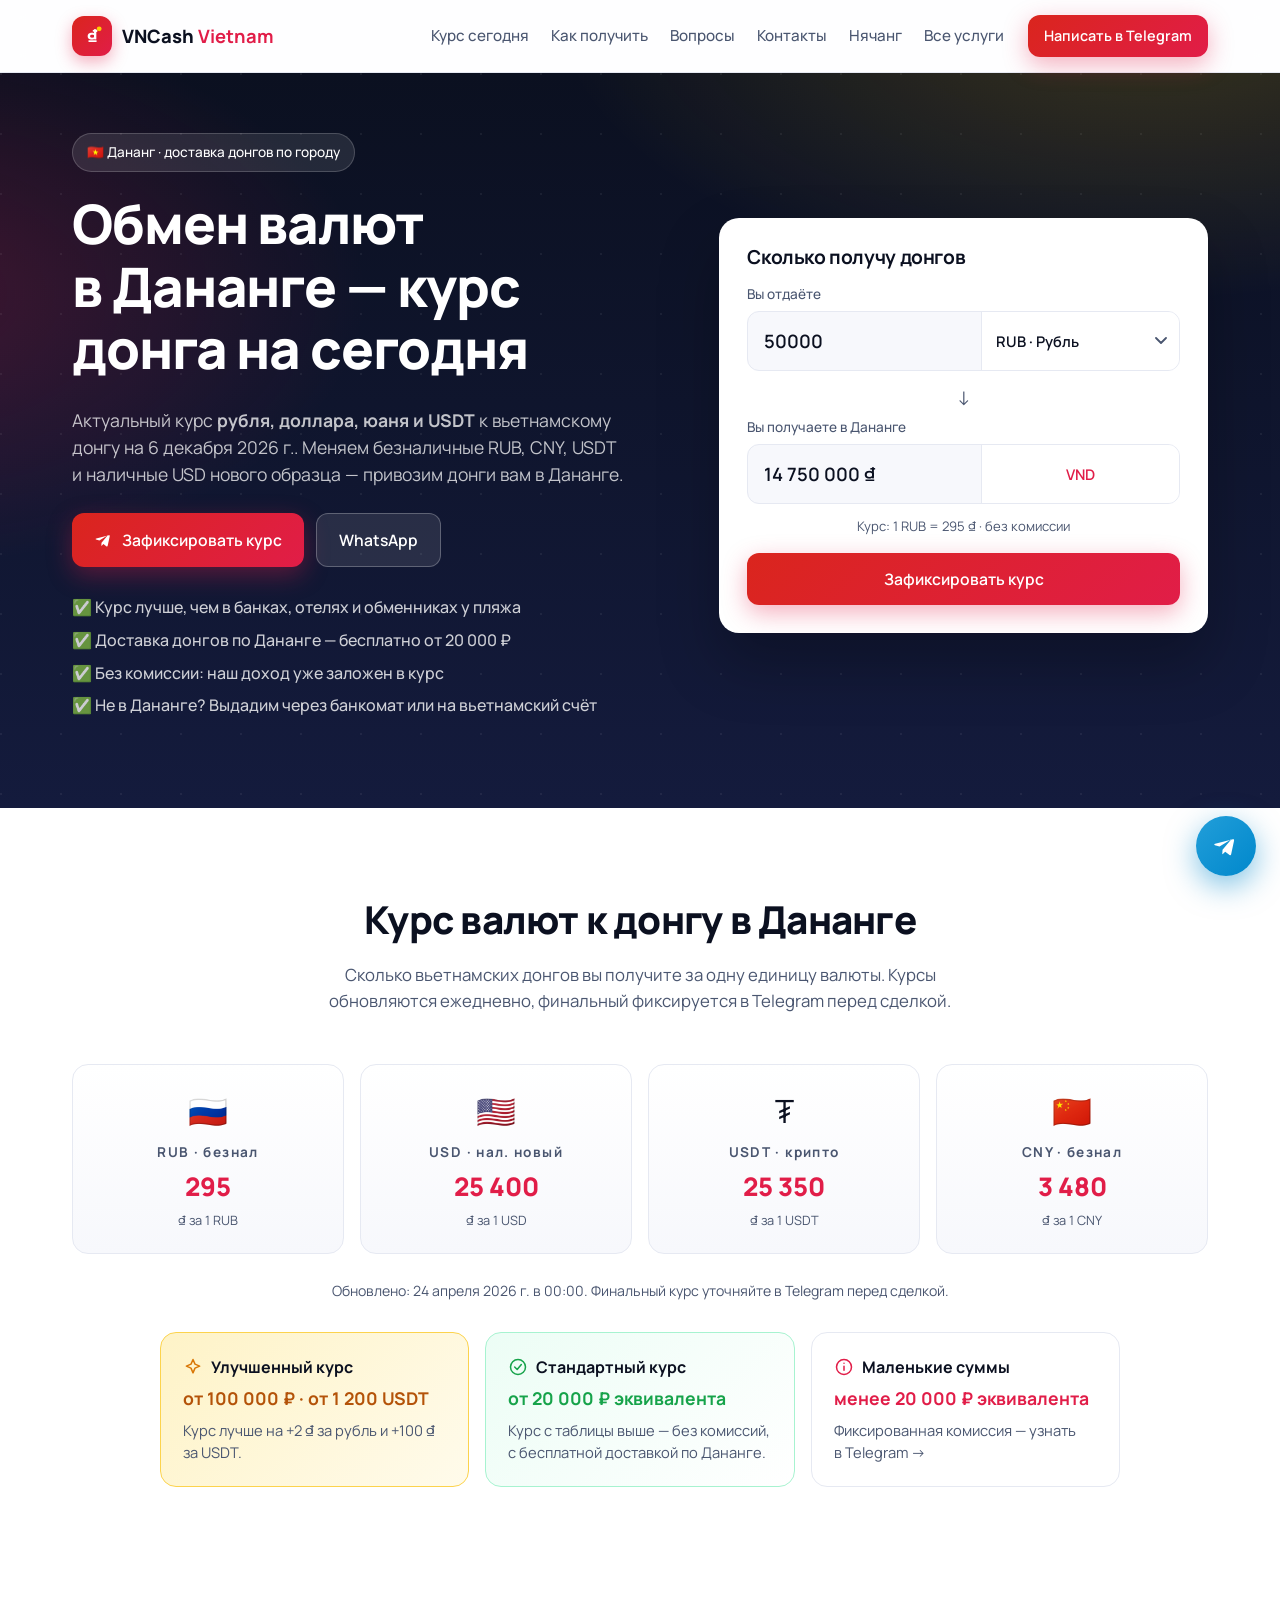
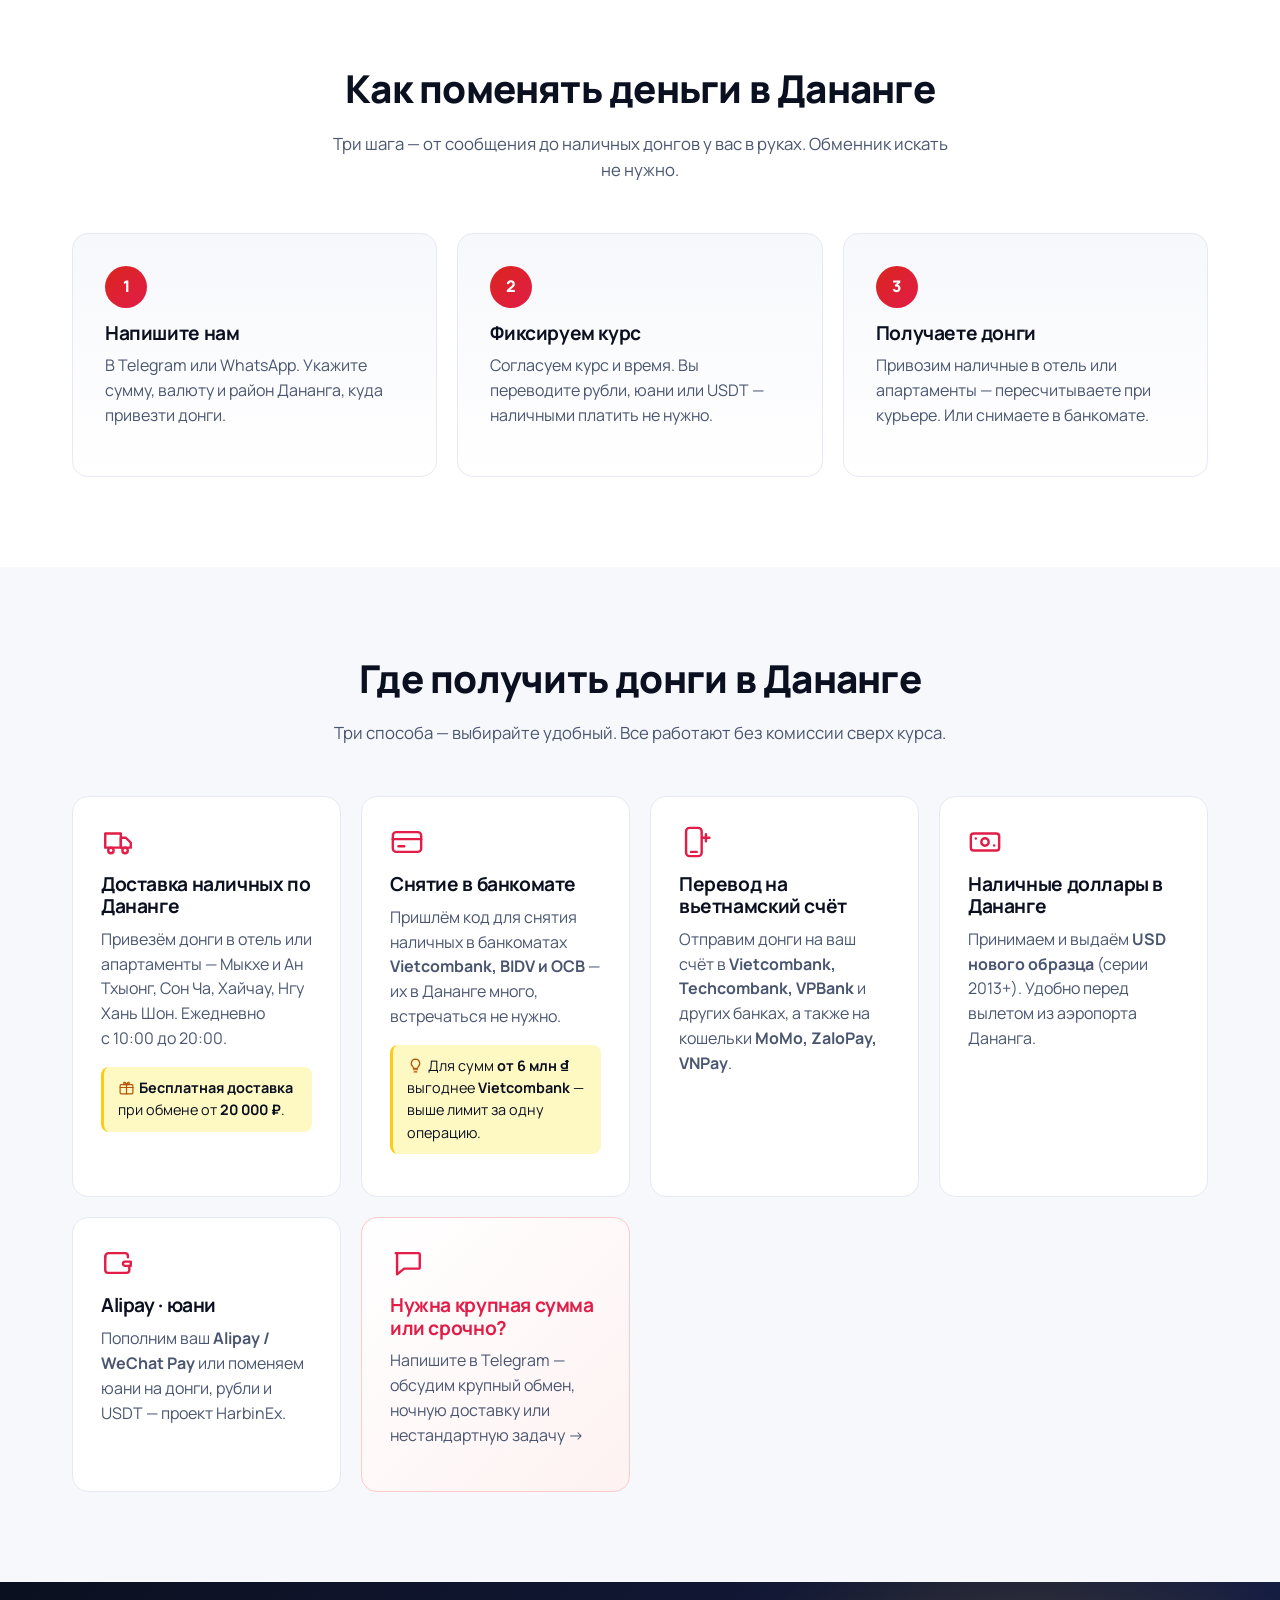
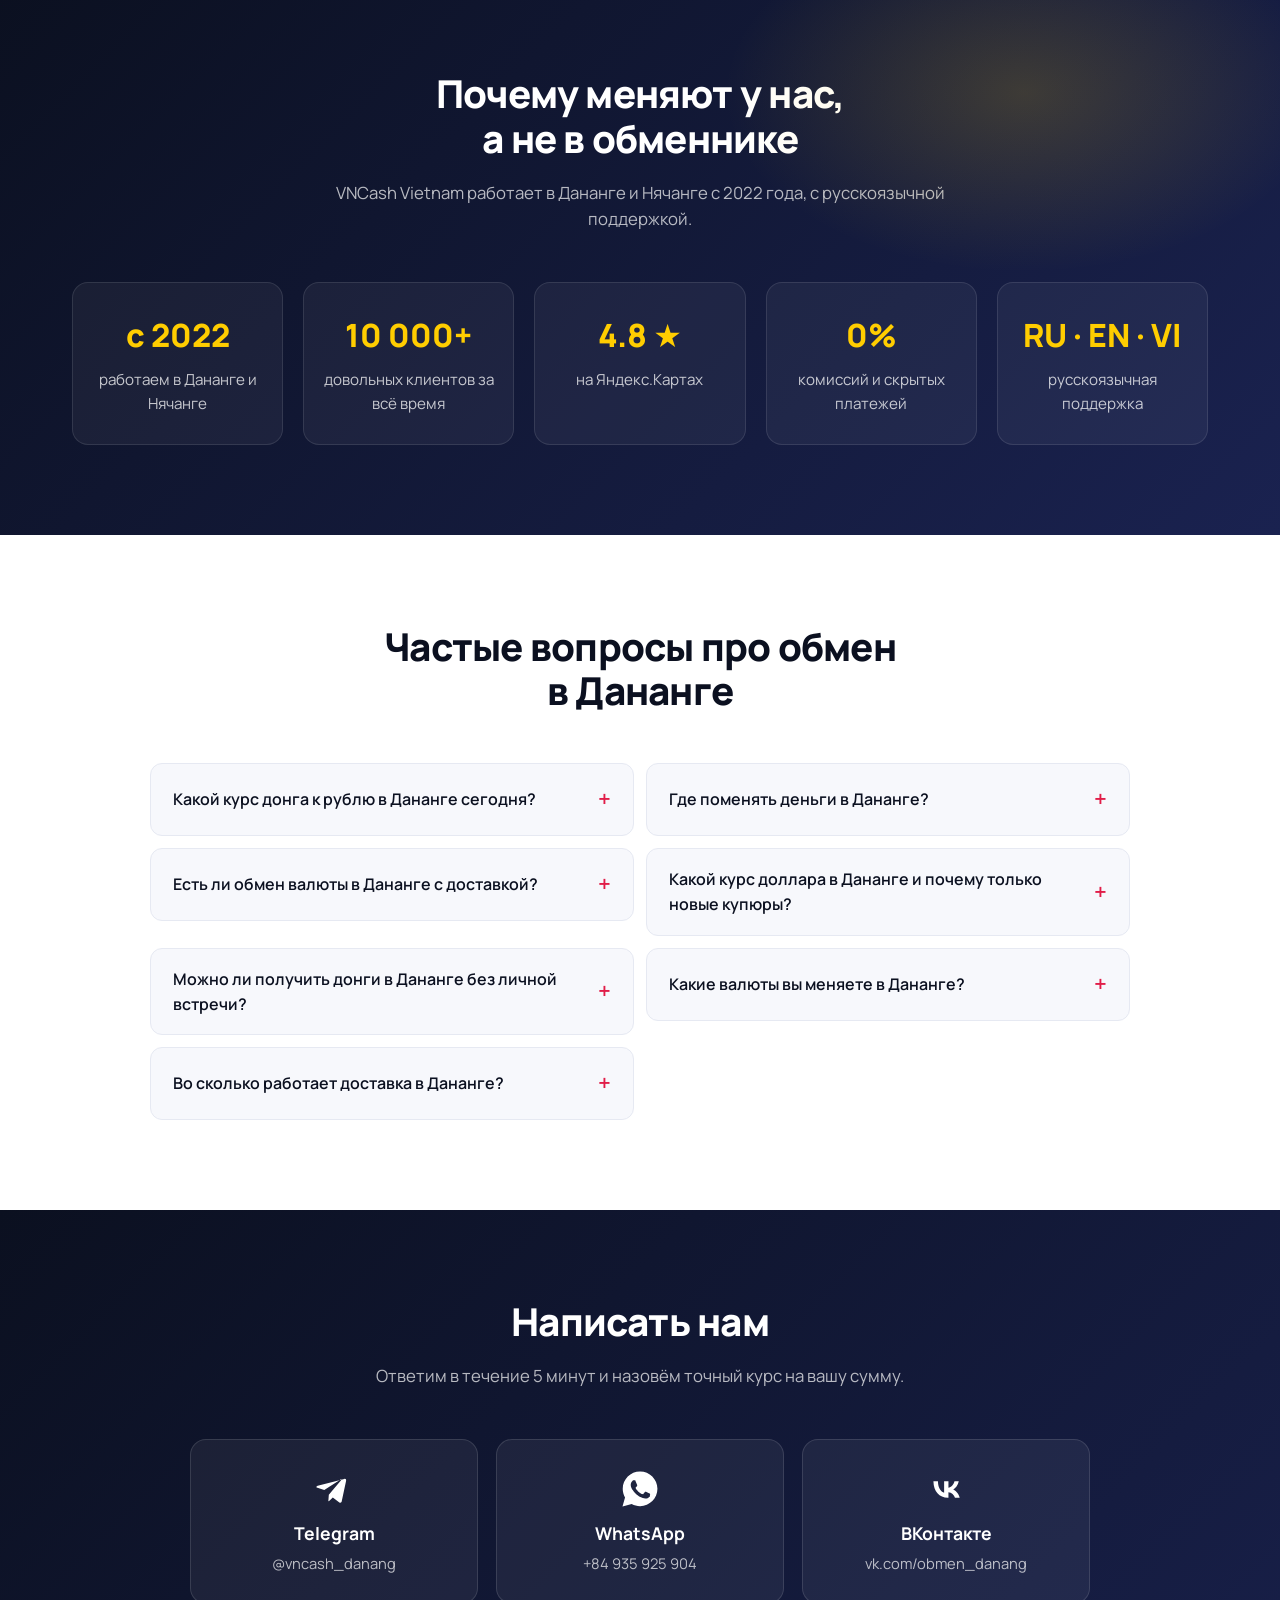
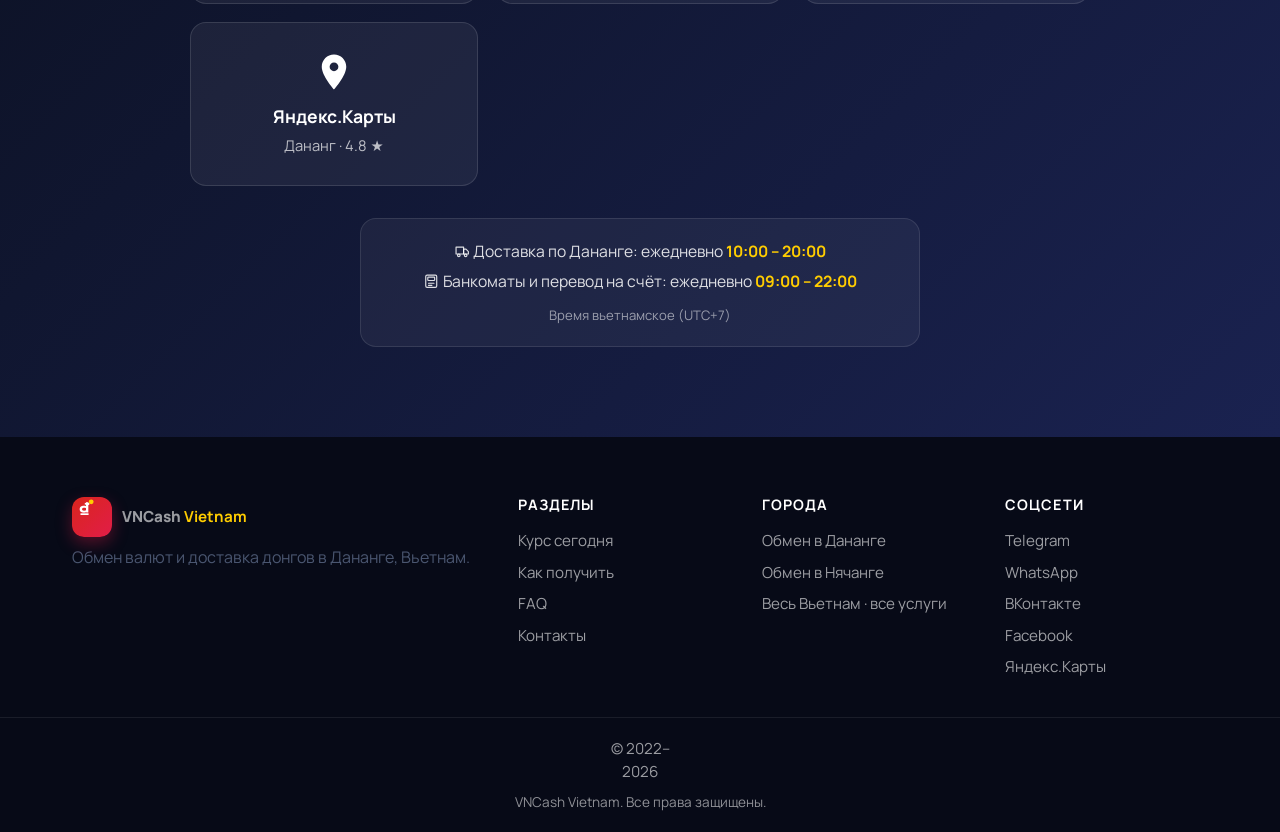
==== danang/index.html @ f050ab94 "Add city landing pages for Nha Trang and Da Nang Yandex.Webmaster shows ~300 impressions/mo on "курс" ====
<!DOCTYPE html>
<html lang="ru">
<head>
<meta charset="UTF-8" />
<meta name="viewport" content="width=device-width, initial-scale=1.0" />

<!-- Yandex.Metrika counter -->
<script type="text/javascript">
   (function(m,e,t,r,i,k,a){m[i]=m[i]||function(){(m[i].a=m[i].a||[]).push(arguments)};
   m[i].l=1*new Date();
   for (var j = 0; j < document.scripts.length; j++) {if (document.scripts[j].src === r) { return; }}
   k=e.createElement(t),a=e.getElementsByTagName(t)[0],k.async=1,k.src=r,a.parentNode.insertBefore(k,a)})
   (window, document, "script", "https://mc.yandex.ru/metrika/tag.js", "ym");

   ym(110939868, "init", {
        clickmap:true,
        trackLinks:true,
        accurateTrackBounce:true,
        webvisor:true
   });
</script>
<noscript><div><img src="https://mc.yandex.ru/watch/110939868" style="position:absolute; left:-9999px;" alt="" /></div></noscript>
<!-- /Yandex.Metrika counter -->

<title>Обмен валют в Дананге — курс донга к рублю на сегодня | VNCash</title>
<meta name="description" content="Обмен рублей, долларов, юаней и USDT на вьетнамские донги в Дананге. Курс на сегодня, доставка наличных донгов по городу с 10:00 до 20:00, без комиссии." />
<meta name="robots" content="index, follow" />
<link rel="canonical" href="https://vncash.ru/danang/" />

<link rel="icon" type="image/svg+xml" href="/favicon.svg" />
<link rel="apple-touch-icon" href="/favicon.svg" />
<meta name="theme-color" content="#0b1020" />

<meta property="og:type" content="website" />
<meta property="og:url" content="https://vncash.ru/danang/" />
<meta property="og:title" content="Обмен валют в Дананге — курс донга на сегодня | VNCash" />
<meta property="og:description" content="Актуальный курс рубля, доллара, юаня и USDT к донгу. Доставка наличных донгов по Дананге 10:00–20:00." />
<meta property="og:image" content="https://vncash.ru/og-cover.svg" />
<meta property="og:image:width" content="1200" />
<meta property="og:image:height" content="630" />
<meta property="og:locale" content="ru_RU" />
<meta property="og:site_name" content="VNCash Vietnam" />

<meta name="twitter:card" content="summary_large_image" />
<meta name="twitter:title" content="Обмен валют в Дананге — курс донга на сегодня | VNCash" />
<meta name="twitter:description" content="Курс RUB, USD, CNY, USDT к донгу. Доставка наличных по Дананге." />
<meta name="twitter:image" content="https://vncash.ru/og-cover.svg" />

<script type="application/ld+json">
{
  "@context": "https://schema.org",
  "@graph": [
    {
      "@type": "BreadcrumbList",
      "@id": "https://vncash.ru/danang/#breadcrumbs",
      "itemListElement": [
        {"@type":"ListItem","position":1,"name":"Обмен валют во Вьетнаме","item":"https://vncash.ru/"},
        {"@type":"ListItem","position":2,"name":"Дананг","item":"https://vncash.ru/danang/"}
      ]
    },
    {
      "@type": "WebPage",
      "@id": "https://vncash.ru/danang/#webpage",
      "url": "https://vncash.ru/danang/",
      "name": "Обмен валют в Дананге — курс донга к рублю на сегодня",
      "inLanguage": "ru",
      "isPartOf": {"@id": "https://vncash.ru/#site"},
      "breadcrumb": {"@id": "https://vncash.ru/danang/#breadcrumbs"},
      "about": {"@id": "https://vncash.ru/danang/#business"}
    },
    {
      "@type": "FAQPage",
      "@id": "https://vncash.ru/danang/#faq",
      "mainEntity": [
        {"@type":"Question","name":"Какой курс донга к рублю в Дананге сегодня?","acceptedAnswer":{"@type":"Answer","text":"Актуальный курс показан в таблице выше — он обновляется ежедневно из нашей рабочей таблицы курсов. Финальный курс фиксируется в Telegram непосредственно перед сделкой, чтобы вы получили ровно ту сумму донгов, о которой договорились."}},
        {"@type":"Question","name":"Где поменять деньги в Дананге?","acceptedAnswer":{"@type":"Answer","text":"Ехать в обменник не нужно: мы привозим наличные донги по Дананге — в отель, апартаменты или на встречу в удобном вам месте. Вы переводите рубли, юани или USDT безналично, курьер привозит донги и вы пересчитываете их при нём."}},
        {"@type":"Question","name":"Есть ли обмен валюты в Дананге с доставкой?","acceptedAnswer":{"@type":"Answer","text":"Да, доставка наличных донгов по Дананге — наш основной формат работы. Она бесплатная при обмене от 20 000 рублей в эквиваленте и работает ежедневно с 10:00 до 20:00."}},
        {"@type":"Question","name":"Какой курс доллара в Дананге и почему только новые купюры?","acceptedAnswer":{"@type":"Answer","text":"Курс доллара к донгу указан в таблице на этой странице. Наличные доллары принимаем только нового образца — серии 2013 и новее, без надрывов, пятен и надписей: вьетнамские банки старые купюры не принимают либо режут курс."}},
        {"@type":"Question","name":"Можно ли получить донги в Дананге без личной встречи?","acceptedAnswer":{"@type":"Answer","text":"Да. Мы переведём донги на ваш счёт во вьетнамском банке (Vietcombank, Techcombank, VPBank и другие) или пришлём код для снятия наличных в банкомате Vietcombank, BIDV либо OCB — их в Дананге много."}},
        {"@type":"Question","name":"Какие валюты вы меняете в Дананге?","acceptedAnswer":{"@type":"Answer","text":"Безналично принимаем рубли, юани и USDT (TRC20, ERC20, BEP20). Наличными — только доллары США нового образца. Выдаём донги наличными с доставкой, переводом на счёт или через банкомат."}},
        {"@type":"Question","name":"Во сколько работает доставка в Дананге?","acceptedAnswer":{"@type":"Answer","text":"Доставка по Дананге — ежедневно с 10:00 до 20:00. Выдача через банкоматы и переводы на вьетнамский счёт — с 09:00 до 22:00. Время вьетнамское, UTC+7. Работаем без выходных."}}
      ]
    },
    {
      "@type": "FinancialService",
      "@id": "https://vncash.ru/danang/#business",
      "name": "VNCash Vietnam — обмен валют в Дананге",
      "description": "Обмен рублей, юаней, USDT и наличных долларов на вьетнамские донги в Дананге. Доставка наличных донгов по городу, выдача через банкоматы и переводом на вьетнамский счёт.",
      "url": "https://vncash.ru/danang/",
      "logo": "https://vncash.ru/favicon.svg",
      "image": "https://vncash.ru/og-cover.svg",
      "telephone": "+84935925904",
      "priceRange": "$$",
      "currenciesAccepted": "RUB, USDT, CNY, USD, VND",
      "paymentAccepted": "Bank transfer, Cryptocurrency, Cash",
      "parentOrganization": {"@id": "https://vncash.ru/#org"},
      "areaServed": {"@type":"City","name":"Да Нанг"},
      "address": {
        "@type": "PostalAddress",
        "addressCountry": "VN",
        "addressLocality": "Da Nang"
      },
      "openingHoursSpecification": [
        {"@type":"OpeningHoursSpecification","dayOfWeek":["Monday","Tuesday","Wednesday","Thursday","Friday","Saturday","Sunday"],"opens":"10:00","closes":"20:00"}
      ],
      "hasMap": "https://yandex.com/maps/-/CTuGQIlv",
      "sameAs": [
        "https://t.me/vncash_danang",
        "https://wa.me/84935925904",
        "https://vk.com/obmen_danang",
        "https://www.facebook.com/obmendanang",
        "https://yandex.com/maps/-/CTuGQIlv"
      ]
    }
  ]
}
</script>

<link rel="preconnect" href="https://fonts.googleapis.com">
<link rel="preconnect" href="https://fonts.gstatic.com" crossorigin>
<link href="https://fonts.googleapis.com/css2?family=Manrope:wght@400;500;600;700;800&display=swap" rel="stylesheet">
<link rel="stylesheet" href="/styles.css" />
</head>
<body>

<header class="header">
  <div class="container header__inner">
    <a href="/" class="logo">
      <span class="logo__mark" aria-hidden="true">
        <svg viewBox="0 0 40 40" width="24" height="24">
          <text x="20" y="30" font-family="Manrope, Arial, sans-serif" font-size="28" font-weight="800" fill="#fff" text-anchor="middle">₫</text>
          <circle cx="32" cy="8" r="4" fill="#ffcd00"/>
        </svg>
      </span>
      <span class="logo__text">VNCash <em>Vietnam</em></span>
    </a>
    <nav class="nav" id="nav">
      <a href="#rates">Курс сегодня</a>
      <a href="#how">Как получить</a>
      <a href="#faq">Вопросы</a>
      <a href="#contacts">Контакты</a>
      <a href="/nhatrang/">Нячанг</a>
      <a href="/">Все услуги</a>
      <a href="https://t.me/vncash_danang" target="_blank" rel="noopener" class="btn btn--primary nav__cta">Написать в Telegram</a>
    </nav>
    <a href="https://t.me/vncash_danang" target="_blank" rel="noopener" class="btn btn--primary btn--sm header__cta">Написать в Telegram</a>
    <button class="burger" aria-label="Меню" aria-expanded="false">
      <span></span><span></span><span></span>
    </button>
  </div>
</header>

<section class="hero">
  <div class="container hero__grid">
    <div class="hero__content">
      <div class="badge">🇻🇳 Дананг · доставка донгов по городу</div>
      <h1>Обмен валют в&nbsp;Дананге — курс донга на&nbsp;сегодня</h1>
      <p class="hero__lead">
        Актуальный курс <b>рубля, доллара, юаня и&nbsp;USDT</b> к&nbsp;вьетнамскому донгу
        на&nbsp;<span id="today">сегодня</span>. Меняем безналичные RUB, CNY, USDT
        и&nbsp;наличные USD нового&nbsp;образца — привозим донги вам в&nbsp;Дананге.
      </p>
      <div class="hero__cta">
        <a href="https://t.me/vncash_danang" target="_blank" rel="noopener" class="btn btn--primary">
          <svg width="20" height="20" viewBox="0 0 24 24" fill="currentColor"><path d="M9.04 15.3 8.77 19c.38 0 .55-.16.75-.36l1.8-1.72 3.74 2.73c.69.38 1.18.18 1.36-.64l2.47-11.6c.24-1.03-.37-1.43-1.04-1.18L2.7 10.1c-1 .39-.98.95-.17 1.2l3.92 1.22 9.1-5.74c.43-.28.82-.12.5.16L9.04 15.3z"/></svg>
          Зафиксировать курс
        </a>
        <a href="https://wa.me/84935925904" target="_blank" rel="noopener" class="btn btn--ghost">WhatsApp</a>
      </div>
      <ul class="hero__points">
        <li>✅ Курс лучше, чем в банках, отелях и обменниках у пляжа</li>
        <li>✅ Доставка донгов по Дананге — бесплатно от 20 000 ₽</li>
        <li>✅ Без комиссии: наш доход уже заложен в курс</li>
        <li>✅ Не в Дананге? Выдадим через банкомат или на вьетнамский счёт</li>
      </ul>
    </div>

    <div class="hero__card">
      <h3>Сколько получу донгов</h3>
      <div class="calc">
        <div class="calc__row">
          <label for="amountFrom">Вы отдаёте</label>
          <div class="calc__field">
            <input type="number" id="amountFrom" name="amountFrom" value="50000" min="0" aria-label="Сумма к обмену" />
            <label for="currencyFrom" class="visually-hidden">Валюта</label>
            <select id="currencyFrom" name="currencyFrom" aria-label="Выбор валюты">
              <option value="RUB">RUB · Рубль</option>
              <option value="CNY">CNY · Юань</option>
              <option value="USDT">USDT · Tether</option>
              <option value="USD">USD · Доллар</option>
            </select>
          </div>
        </div>
        <div class="calc__arrow" aria-hidden="true">↓</div>
        <div class="calc__row">
          <label for="amountTo">Вы получаете в Дананге</label>
          <div class="calc__field">
            <input type="text" id="amountTo" name="amountTo" value="" readonly aria-label="Сумма к получению в донгах" />
            <div class="calc__static">VND</div>
          </div>
        </div>
        <p class="calc__note" id="calcRate"></p>
        <a href="https://t.me/vncash_danang" target="_blank" rel="noopener" class="btn btn--primary btn--block">Зафиксировать курс</a>
      </div>
    </div>
  </div>
</section>

<section id="rates" class="section rates">
  <div class="container">
    <div class="section__head">
      <h2>Курс валют к&nbsp;донгу в&nbsp;Дананге</h2>
      <p>Сколько вьетнамских донгов вы получите за&nbsp;одну единицу валюты. Курсы обновляются ежедневно, финальный фиксируется в&nbsp;Telegram перед сделкой.</p>
    </div>
    <div class="rates__grid">
      <div class="rate"><div class="rate__flag">🇷🇺</div><div class="rate__code">RUB · безнал</div><div class="rate__val" data-code="RUB">—</div><div class="rate__unit">₫ за 1 RUB</div></div>
      <div class="rate"><div class="rate__flag">🇺🇸</div><div class="rate__code">USD · нал. новый</div><div class="rate__val" data-code="USD">—</div><div class="rate__unit">₫ за 1 USD</div></div>
      <div class="rate"><div class="rate__flag">₮</div><div class="rate__code">USDT · крипто</div><div class="rate__val" data-code="USDT">—</div><div class="rate__unit">₫ за 1 USDT</div></div>
      <div class="rate"><div class="rate__flag">🇨🇳</div><div class="rate__code">CNY · безнал</div><div class="rate__val" data-code="CNY">—</div><div class="rate__unit">₫ за 1 CNY</div></div>
    </div>
    <p class="rates__updated" id="ratesUpdated"></p>
    <div class="rates__tiers">
      <div class="tier tier--vip">
        <div class="tier__title"><svg class="tier__ico" viewBox="0 0 24 24" fill="none" stroke="currentColor" stroke-width="1.8" stroke-linecap="round" stroke-linejoin="round" aria-hidden="true"><path d="M12 3l2.4 5.6L20 11l-5.6 2.4L12 19l-2.4-5.6L4 11l5.6-2.4z"/></svg>Улучшенный курс</div>
        <div class="tier__amount">от 100 000 ₽ · от 1 200 USDT</div>
        <div class="tier__desc">Курс лучше на&nbsp;+2 ₫ за&nbsp;рубль и&nbsp;+100 ₫ за&nbsp;USDT.</div>
      </div>
      <div class="tier tier--best">
        <div class="tier__title"><svg class="tier__ico" viewBox="0 0 24 24" fill="none" stroke="currentColor" stroke-width="1.8" stroke-linecap="round" stroke-linejoin="round" aria-hidden="true"><circle cx="12" cy="12" r="9"/><path d="M8 12l3 3 5-6"/></svg>Стандартный курс</div>
        <div class="tier__amount">от 20 000 ₽ эквивалента</div>
        <div class="tier__desc">Курс с таблицы выше — без комиссий, с бесплатной доставкой по&nbsp;Дананге.</div>
      </div>
      <a href="https://t.me/vncash_danang" target="_blank" rel="noopener" class="tier tier--link">
        <div class="tier__title"><svg class="tier__ico" viewBox="0 0 24 24" fill="none" stroke="currentColor" stroke-width="1.8" stroke-linecap="round" stroke-linejoin="round" aria-hidden="true"><circle cx="12" cy="12" r="9"/><path d="M12 11v5M12 7.6v.01"/></svg>Маленькие суммы</div>
        <div class="tier__amount">менее 20 000 ₽ эквивалента</div>
        <div class="tier__desc">Фиксированная комиссия — узнать в&nbsp;Telegram →</div>
      </a>
    </div>
  </div>
</section>

<section id="how" class="section how">
  <div class="container">
    <div class="section__head">
      <h2>Как поменять деньги в&nbsp;Дананге</h2>
      <p>Три шага — от&nbsp;сообщения до&nbsp;наличных донгов у&nbsp;вас в&nbsp;руках. Обменник искать не&nbsp;нужно.</p>
    </div>
    <div class="how__grid">
      <div class="step">
        <div class="step__num">1</div>
        <h3>Напишите нам</h3>
        <p>В Telegram или WhatsApp. Укажите сумму, валюту и район Дананга, куда привезти донги.</p>
      </div>
      <div class="step">
        <div class="step__num">2</div>
        <h3>Фиксируем курс</h3>
        <p>Согласуем курс и время. Вы переводите рубли, юани или USDT — наличными платить не нужно.</p>
      </div>
      <div class="step">
        <div class="step__num">3</div>
        <h3>Получаете донги</h3>
        <p>Привозим наличные в отель или апартаменты — пересчитываете при курьере. Или снимаете в банкомате.</p>
      </div>
    </div>
  </div>
</section>

<section class="section services">
  <div class="container">
    <div class="section__head">
      <h2>Где получить донги в&nbsp;Дананге</h2>
      <p>Три способа — выбирайте удобный. Все работают без комиссии сверх курса.</p>
    </div>
    <div class="services__grid">
      <div class="service">
        <div class="service__ico"><svg viewBox="0 0 24 24" fill="none" stroke="currentColor" stroke-width="1.7" stroke-linecap="round" stroke-linejoin="round" aria-hidden="true"><path d="M3 6h11v10H3z"/><path d="M14 9h3.5l3.5 3.5V16h-7z"/><circle cx="7" cy="18" r="1.9"/><circle cx="17" cy="18" r="1.9"/></svg></div>
        <h3>Доставка наличных по Дананге</h3>
        <p>Привезём донги в отель или апартаменты — Мыкхе и Ан Тхыонг, Сон Ча, Хайчау, Нгу Хань Шон. Ежедневно с&nbsp;10:00 до&nbsp;20:00.</p>
        <p class="service__tip"><svg class="tip__ico" viewBox="0 0 24 24" fill="none" stroke="currentColor" stroke-width="1.7" stroke-linecap="round" stroke-linejoin="round" aria-hidden="true"><rect x="3" y="8" width="18" height="13" rx="1.5"/><path d="M3 12h18M12 8v13"/><path d="M12 8C10.5 4 8 4.2 8 6c0 1.5 2 2 4 2zM12 8c1.5-4 4-3.8 4-2 0 1.5-2 2-4 2z"/></svg> <b>Бесплатная доставка</b> при обмене от <b>20 000 ₽</b>.</p>
      </div>
      <div class="service">
        <div class="service__ico"><svg viewBox="0 0 24 24" fill="none" stroke="currentColor" stroke-width="1.7" stroke-linecap="round" stroke-linejoin="round" aria-hidden="true"><rect x="2" y="5" width="20" height="14" rx="2.5"/><path d="M2 10h20"/><path d="M6 15h4"/></svg></div>
        <h3>Снятие в банкомате</h3>
        <p>Пришлём код для снятия наличных в банкоматах <b>Vietcombank, BIDV и OCB</b> — их в Дананге много, встречаться не нужно.</p>
        <p class="service__tip"><svg class="tip__ico" viewBox="0 0 24 24" fill="none" stroke="currentColor" stroke-width="1.7" stroke-linecap="round" stroke-linejoin="round" aria-hidden="true"><path d="M9 18h6M10 21h4"/><path d="M12 3a6 6 0 0 0-3.8 10.6c.6.6.8 1 .8 2.4h6c0-1.4.2-1.8.8-2.4A6 6 0 0 0 12 3z"/></svg> Для сумм <b>от 6 млн&nbsp;₫</b> выгоднее <b>Vietcombank</b> — выше лимит за одну операцию.</p>
      </div>
      <div class="service">
        <div class="service__ico"><svg viewBox="0 0 24 24" fill="none" stroke="currentColor" stroke-width="1.7" stroke-linecap="round" stroke-linejoin="round" aria-hidden="true"><rect x="5" y="2" width="11" height="20" rx="2.5"/><path d="M8.5 19h4"/><path d="M19 6.5v5M21.5 9h-5"/></svg></div>
        <h3>Перевод на вьетнамский счёт</h3>
        <p>Отправим донги на ваш счёт в <b>Vietcombank, Techcombank, VPBank</b> и других банках, а также на кошельки <b>MoMo, ZaloPay, VNPay</b>.</p>
      </div>
      <div class="service">
        <div class="service__ico"><svg viewBox="0 0 24 24" fill="none" stroke="currentColor" stroke-width="1.7" stroke-linecap="round" stroke-linejoin="round" aria-hidden="true"><rect x="2" y="6" width="20" height="12" rx="2"/><circle cx="12" cy="12" r="2.6"/><path d="M5.5 9.5h.01M18.5 14.5h.01"/></svg></div>
        <h3>Наличные доллары в Дананге</h3>
        <p>Принимаем и выдаём <b>USD нового образца</b> (серии 2013+). Удобно перед вылетом из аэропорта Дананга.</p>
      </div>
      <div class="service">
        <div class="service__ico"><svg viewBox="0 0 24 24" fill="none" stroke="currentColor" stroke-width="1.7" stroke-linecap="round" stroke-linejoin="round" aria-hidden="true"><path d="M3 7.5A2.5 2.5 0 0 1 5.5 5H17a2 2 0 0 1 2 2v1"/><path d="M3 7.5V17a2 2 0 0 0 2 2h13a2 2 0 0 0 2-2v-3"/><path d="M21 11h-4a1.5 1.5 0 0 0 0 3h4z"/></svg></div>
        <h3>Alipay · юани</h3>
        <p>Пополним ваш <b>Alipay / WeChat Pay</b> или поменяем юани на донги, рубли и USDT — проект <a href="https://harbinex.ru/" target="_blank" rel="noopener">HarbinEx</a>.</p>
      </div>
      <a href="https://t.me/vncash_danang" target="_blank" rel="noopener" class="service service--link">
        <div class="service__ico"><svg viewBox="0 0 24 24" fill="none" stroke="currentColor" stroke-width="1.7" stroke-linecap="round" stroke-linejoin="round" aria-hidden="true"><path d="M4 5h16a1 1 0 0 1 1 1v9a1 1 0 0 1-1 1H10l-5 4V6a1 1 0 0 1 1-1z"/></svg></div>
        <h3>Нужна крупная сумма или срочно?</h3>
        <p>Напишите в&nbsp;Telegram — обсудим крупный обмен, ночную доставку или нестандартную задачу →</p>
      </a>
    </div>
  </div>
</section>

<section class="section why">
  <div class="container">
    <div class="section__head">
      <h2>Почему меняют у&nbsp;нас, а&nbsp;не&nbsp;в&nbsp;обменнике</h2>
      <p>VNCash Vietnam работает в&nbsp;Дананге и&nbsp;Нячанге с&nbsp;2022 года, с&nbsp;русскоязычной поддержкой.</p>
    </div>
    <div class="why__grid">
      <div class="why__item"><b>с 2022</b><span>работаем в Дананге и Нячанге</span></div>
      <div class="why__item"><b>10 000+</b><span>довольных клиентов за всё время</span></div>
      <div class="why__item"><b>4.8 ★</b><span>на Яндекс.Картах</span></div>
      <div class="why__item"><b>0%</b><span>комиссий и скрытых платежей</span></div>
      <div class="why__item"><b>RU · EN · VI</b><span>русскоязычная поддержка</span></div>
    </div>
  </div>
</section>

<section id="faq" class="section faq">
  <div class="container">
    <div class="section__head">
      <h2>Частые вопросы про&nbsp;обмен в&nbsp;Дананге</h2>
    </div>
    <div class="faq__list">
      <details><summary>Какой курс донга к рублю в Дананге сегодня?</summary><p>Актуальный курс показан в таблице выше — он обновляется ежедневно из нашей рабочей таблицы курсов. Финальный курс фиксируется в Telegram непосредственно перед сделкой, чтобы вы получили ровно ту сумму донгов, о которой договорились.</p></details>
      <details><summary>Где поменять деньги в Дананге?</summary><p>Ехать в обменник не нужно: мы привозим наличные донги по Дананге — в отель, апартаменты или на встречу в удобном вам месте. Вы переводите рубли, юани или USDT безналично, курьер привозит донги и вы пересчитываете их при нём.</p></details>
      <details><summary>Есть ли обмен валюты в Дананге с доставкой?</summary><p>Да, доставка наличных донгов по Дананге — наш основной формат работы. Она <b>бесплатная при обмене от 20 000 рублей</b> в эквиваленте и работает ежедневно с 10:00 до 20:00.</p></details>
      <details><summary>Какой курс доллара в Дананге и почему только новые купюры?</summary><p>Курс доллара к донгу указан в таблице на этой странице. Наличные доллары принимаем только <b>нового образца</b> — серии 2013 и новее, без надрывов, пятен и надписей: вьетнамские банки старые купюры не принимают либо режут курс.</p></details>
      <details><summary>Можно ли получить донги в Дананге без личной встречи?</summary><p>Да. Мы переведём донги на ваш счёт во вьетнамском банке (Vietcombank, Techcombank, VPBank и другие) или пришлём код для снятия наличных в банкомате <b>Vietcombank, BIDV</b> либо <b>OCB</b> — их в Дананге много.</p></details>
      <details><summary>Какие валюты вы меняете в Дананге?</summary><p>Безналично принимаем <b>рубли, юани и USDT</b> (TRC20, ERC20, BEP20). Наличными — только <b>доллары США нового образца</b>. Выдаём донги наличными с доставкой, переводом на счёт или через банкомат.</p></details>
      <details><summary>Во сколько работает доставка в Дананге?</summary><p>Доставка по Дананге — ежедневно с <b>10:00 до 20:00</b>. Выдача через банкоматы и переводы на вьетнамский счёт — с <b>09:00 до 22:00</b>. Время вьетнамское, UTC+7. Работаем без выходных.</p></details>
    </div>
  </div>
</section>

<section id="contacts" class="section contacts">
  <div class="container">
    <div class="section__head">
      <h2>Написать нам</h2>
      <p>Ответим в течение 5 минут и назовём точный курс на&nbsp;вашу сумму.</p>
    </div>
    <div class="contacts__grid">
      <a href="https://t.me/vncash_danang" target="_blank" rel="noopener" class="contact contact--tg">
        <div class="contact__ico">
          <svg viewBox="0 0 24 24" fill="currentColor" aria-hidden="true"><path d="M9.04 15.3 8.77 19c.38 0 .55-.16.75-.36l1.8-1.72 3.74 2.73c.69.38 1.18.18 1.36-.64l2.47-11.6c.24-1.03-.37-1.43-1.04-1.18L2.7 10.1c-1 .39-.98.95-.17 1.2l3.92 1.22 9.1-5.74c.43-.28.82-.12.5.16L9.04 15.3z"/></svg>
        </div>
        <div class="contact__label">Telegram</div>
        <div class="contact__val">@vncash_danang</div>
      </a>
      <a href="https://wa.me/84935925904" target="_blank" rel="noopener" class="contact contact--wa">
        <div class="contact__ico">
          <svg viewBox="0 0 24 24" fill="currentColor" aria-hidden="true"><path d="M12.04 2C6.58 2 2.13 6.45 2.13 11.91c0 1.75.46 3.45 1.32 4.95L2 22l5.25-1.38c1.45.79 3.08 1.21 4.79 1.21h.01c5.46 0 9.91-4.45 9.91-9.91C21.96 6.45 17.5 2 12.04 2zm5.8 14.02c-.24.68-1.42 1.31-1.96 1.36-.5.05-.98.23-3.32-.7-2.8-1.1-4.6-3.96-4.74-4.15-.14-.19-1.13-1.5-1.13-2.86 0-1.36.71-2.03.97-2.31.24-.26.53-.32.71-.32.18 0 .36.002.51.01.16.007.38-.06.6.46.24.56.79 1.94.86 2.08.07.14.12.3.02.49-.09.19-.14.3-.28.47-.14.16-.29.36-.42.49-.14.14-.28.29-.12.56.16.28.72 1.18 1.54 1.92 1.06.94 1.95 1.24 2.23 1.38.28.14.44.12.6-.07.16-.19.69-.8.87-1.08.18-.28.36-.23.61-.14.24.09 1.55.73 1.81.87.28.14.46.21.53.32.07.12.07.68-.17 1.36z"/></svg>
        </div>
        <div class="contact__label">WhatsApp</div>
        <div class="contact__val">+84 935 925 904</div>
      </a>
      <a href="https://vk.com/obmen_danang" target="_blank" rel="noopener" class="contact contact--vk">
        <div class="contact__ico">
          <svg viewBox="0 0 24 24" fill="currentColor" aria-hidden="true"><path d="M13.16 17.04c-5.04 0-8.22-3.54-8.35-9.43h2.58c.09 4.32 2.04 6.15 3.54 6.53V7.61h2.47v3.72c1.44-.15 2.95-1.81 3.46-3.72h2.44c-.39 2.35-2 4-3.14 4.68 1.14.55 2.97 1.99 3.67 4.75h-2.69c-.55-1.72-1.93-3.06-3.74-3.24v3.24h-.24z"/></svg>
        </div>
        <div class="contact__label">ВКонтакте</div>
        <div class="contact__val">vk.com/obmen_danang</div>
      </a>
      <a href="https://yandex.com/maps/-/CTuGQIlv" target="_blank" rel="noopener" class="contact contact--map">
        <div class="contact__ico">
          <svg viewBox="0 0 24 24" fill="currentColor" aria-hidden="true"><path d="M12 2C8.13 2 5 5.13 5 9c0 5.25 7 13 7 13s7-7.75 7-13c0-3.87-3.13-7-7-7zm0 9.5A2.5 2.5 0 1 1 12 6.5a2.5 2.5 0 0 1 0 5z"/></svg>
        </div>
        <div class="contact__label">Яндекс.Карты</div>
        <div class="contact__val">Дананг · 4.8 ★</div>
      </a>
    </div>
    <div class="contacts__hours">
      <div class="hours__row"><svg class="ico-inline" viewBox="0 0 24 24" fill="none" stroke="currentColor" stroke-width="1.7" stroke-linecap="round" stroke-linejoin="round" aria-hidden="true"><path d="M3 6h11v10H3z"/><path d="M14 9h3.5l3.5 3.5V16h-7z"/><circle cx="7" cy="18" r="1.9"/><circle cx="17" cy="18" r="1.9"/></svg> Доставка по Дананге: ежедневно <b>10:00 – 20:00</b></div>
      <div class="hours__row"><svg class="ico-inline" viewBox="0 0 24 24" fill="none" stroke="currentColor" stroke-width="1.7" stroke-linecap="round" stroke-linejoin="round" aria-hidden="true"><rect x="4" y="3" width="16" height="18" rx="2"/><rect x="7" y="6" width="10" height="5" rx="1"/><path d="M8 15h8M8 18h5"/></svg> Банкоматы и перевод на счёт: ежедневно <b>09:00 – 22:00</b></div>
      <div class="hours__note">Время вьетнамское (UTC+7)</div>
    </div>
  </div>
</section>

<footer class="footer">
  <div class="container footer__inner">
    <div>
      <div class="logo logo--light">
        <span class="logo__mark" aria-hidden="true">
          <svg viewBox="0 0 40 40" width="24" height="24">
            <text x="20" y="30" font-family="Manrope, Arial, sans-serif" font-size="28" font-weight="800" fill="#fff" text-anchor="middle">₫</text>
            <circle cx="32" cy="8" r="4" fill="#ffcd00"/>
          </svg>
        </span>
        <span class="logo__text">VNCash <em>Vietnam</em></span>
      </div>
      <p>Обмен валют и&nbsp;доставка донгов в&nbsp;Дананге, Вьетнам.</p>
    </div>
    <div>
      <h4>Разделы</h4>
      <a href="#rates">Курс сегодня</a>
      <a href="#how">Как получить</a>
      <a href="#faq">FAQ</a>
      <a href="#contacts">Контакты</a>
    </div>
    <div>
      <h4>Города</h4>
      <a href="/danang/">Обмен в Дананге</a>
      <a href="/nhatrang/">Обмен в Нячанге</a>
      <a href="/">Весь Вьетнам · все услуги</a>
    </div>
    <div>
      <h4>Соцсети</h4>
      <a href="https://t.me/vncash_danang" target="_blank" rel="noopener">Telegram</a>
      <a href="https://wa.me/84935925904" target="_blank" rel="noopener">WhatsApp</a>
      <a href="https://vk.com/obmen_danang" target="_blank" rel="noopener">ВКонтакте</a>
      <a href="https://www.facebook.com/obmendanang" target="_blank" rel="noopener">Facebook</a>
      <a href="https://yandex.com/maps/-/CTuGQIlv" target="_blank" rel="noopener">Яндекс.Карты</a>
    </div>
  </div>
  <div class="footer__bottom">
    <span class="footer__years">© 2022&ndash;<span id="year"></span></span> VNCash Vietnam. Все права защищены.
  </div>
</footer>

<a href="https://t.me/vncash_danang" target="_blank" rel="noopener" class="fab" aria-label="Написать в Telegram">
  <svg width="28" height="28" viewBox="0 0 24 24" fill="currentColor"><path d="M9.04 15.3 8.77 19c.38 0 .55-.16.75-.36l1.8-1.72 3.74 2.73c.69.38 1.18.18 1.36-.64l2.47-11.6c.24-1.03-.37-1.43-1.04-1.18L2.7 10.1c-1 .39-.98.95-.17 1.2l3.92 1.22 9.1-5.74c.43-.28.82-.12.5.16L9.04 15.3z"/></svg>
</a>

<script src="/script.js"></script>
<script>
  (function () {
    var el = document.getElementById('today');
    if (!el) return;
    // Дата по вьетнамскому времени — курс актуален «на сегодня» именно там
    var d = new Date(Date.now() + (7 * 60 + new Date().getTimezoneOffset()) * 60000);
    el.textContent = d.toLocaleDateString('ru-RU', { day: 'numeric', month: 'long', year: 'numeric' });
  })();
</script>
</body>
</html>
---- styles.css ----
:root{
  --bg:#0b1020;
  --bg-soft:#111733;
  --card:#ffffff;
  --text:#0b1020;
  --muted:#4a5670;
  --border:#e6e9f2;
  --primary:#e11d48;
  --primary-dark:#be123c;
  --accent:#facc15;
  --green:#16a34a;
  --vn-red:#da251d;
  --vn-yellow:#ffcd00;
  --radius:16px;
  --shadow:0 10px 30px rgba(14,19,45,.08);
}

*{box-sizing:border-box}
html,body{margin:0;padding:0;max-width:100%}
.visually-hidden{position:absolute;width:1px;height:1px;padding:0;margin:-1px;overflow:hidden;clip:rect(0,0,0,0);white-space:nowrap;border:0}
body{
  overflow-x:clip; /* clip, не hidden — иначе ломается position:sticky у хедера в Chrome */
  font-family:'Manrope',system-ui,-apple-system,Segoe UI,Roboto,sans-serif;
  color:var(--text);
  background:#f7f8fc;
  line-height:1.55;
  -webkit-font-smoothing:antialiased;
}
a{color:inherit;text-decoration:none}

/* Видимый фокус для клавиатуры */
:focus-visible{outline:2px solid var(--primary);outline-offset:2px;border-radius:4px}
.btn:focus-visible{outline-offset:3px}
img{max-width:100%;display:block}
h1,h2,h3,h4{margin:0 0 .5em;line-height:1.15;letter-spacing:-.02em}
h1{font-size:clamp(2rem,4.5vw,3.4rem);font-weight:800}
h2{font-size:clamp(1.6rem,3vw,2.4rem);font-weight:800}
h3{font-size:1.2rem;font-weight:700}
p{margin:0 0 1em;color:var(--muted)}

.container{max-width:1180px;margin:0 auto;padding:0 22px}

/* Header */
.header{position:sticky;top:0;z-index:50;background:rgba(255,255,255,.85);backdrop-filter:blur(12px);border-bottom:1px solid var(--border)}
.header__inner{display:flex;align-items:center;gap:24px;height:72px}
.logo{display:flex;align-items:center;gap:10px;font-weight:800;font-size:1.15rem;color:var(--text)}
.logo__mark{width:40px;height:40px;border-radius:12px;background:linear-gradient(135deg,var(--vn-red),var(--primary));color:#fff;display:grid;place-items:center;box-shadow:0 6px 16px rgba(225,29,72,.35);overflow:hidden;position:relative}
.logo__mark svg{display:block}
.logo__text em{font-style:normal;color:var(--primary);font-weight:700}
.logo--light{color:#fff}
.logo--light .logo__text em{color:var(--vn-yellow)}
.nav{margin-left:auto;display:flex;gap:22px;flex-wrap:nowrap}
.nav a{white-space:nowrap}
.nav a{color:var(--muted);font-weight:500;font-size:.95rem;transition:color .2s}
.nav a:hover{color:var(--text)}
.burger{display:none;background:none;border:0;cursor:pointer;width:40px;height:40px;padding:0;position:relative;z-index:101}
.burger span{display:block;width:22px;height:2px;background:var(--text);margin:5px auto;border-radius:2px;transition:transform .25s, opacity .2s}
.nav--open .burger span{background:#fff}
.nav--open .burger span:nth-child(1){transform:translateY(7px) rotate(45deg)}
.nav--open .burger span:nth-child(2){opacity:0}
.nav--open .burger span:nth-child(3){transform:translateY(-7px) rotate(-45deg)}
.nav a.nav__cta{display:none}

/* Buttons */
.btn{display:inline-flex;align-items:center;gap:8px;padding:14px 22px;border-radius:12px;font-weight:600;font-size:.98rem;cursor:pointer;transition:transform .15s ease, box-shadow .2s, background .2s;border:0;white-space:nowrap}
.btn--primary{background:linear-gradient(135deg,var(--vn-red),var(--primary));color:#fff;box-shadow:0 8px 24px rgba(225,29,72,.35)}
.btn--primary:hover{transform:translateY(-2px);box-shadow:0 12px 28px rgba(225,29,72,.45)}
.btn--ghost{background:rgba(255,255,255,.1);color:#fff;border:1px solid rgba(255,255,255,.25)}
.btn--ghost:hover{background:rgba(255,255,255,.2)}
.btn--sm{padding:10px 16px;font-size:.9rem}
.btn--block{width:100%;justify-content:center}

/* Hero */
.hero{
  position:relative;
  padding:60px 0 90px;
  background:
    radial-gradient(1000px 500px at 90% -10%, rgba(250,204,21,.2), transparent 60%),
    radial-gradient(900px 500px at -10% 30%, rgba(225,29,72,.25), transparent 55%),
    linear-gradient(180deg,#0b1020 0%,#141b3d 100%);
  color:#fff;
  overflow:hidden;
}
.hero::after{
  content:"";position:absolute;inset:0;
  background-image:url("data:image/svg+xml;utf8,<svg xmlns='http://www.w3.org/2000/svg' width='60' height='60'><circle cx='1' cy='1' r='1' fill='white' opacity='.08'/></svg>");
  pointer-events:none;
}
.hero__grid{display:grid;grid-template-columns:1.1fr .9fr;gap:50px;align-items:center;position:relative;z-index:2}
.hero__grid>*{min-width:0}
.hero__content{min-width:0}
.hero h1{color:#fff}
.hero__lead{color:rgba(255,255,255,.75);font-size:1.1rem;max-width:560px}
.badge{display:inline-block;background:rgba(255,255,255,.1);border:1px solid rgba(255,255,255,.18);padding:8px 14px;border-radius:999px;font-size:.85rem;font-weight:500;margin-bottom:20px;color:#fff}
.hero__cta{display:flex;flex-wrap:wrap;gap:12px;margin:24px 0 28px}
.hero__points{list-style:none;padding:0;margin:0;display:grid;gap:8px}
.hero__points li{color:rgba(255,255,255,.8);font-weight:500}

/* Calculator card */
.hero__card{background:#fff;color:var(--text);border-radius:20px;padding:28px;box-shadow:0 30px 60px rgba(0,0,0,.25)}
.hero__card h3{margin-bottom:16px}
.calc__row{margin-bottom:12px}
.calc__row label{display:block;font-size:.85rem;color:var(--muted);margin-bottom:6px;font-weight:500}
.calc__field{display:flex;align-items:stretch;border:1px solid var(--border);border-radius:12px;overflow:hidden;background:#f7f8fc;transition:border-color .2s, box-shadow .2s}
.calc__field:focus-within{border-color:var(--primary);box-shadow:0 0 0 3px rgba(225,29,72,.15)}
.calc__field input{flex:1 1 auto;border:0;padding:16px;font-size:1.15rem;font-weight:600;background:transparent;outline:none;min-width:0;font-family:inherit;color:var(--text);width:100%}
.calc__field select, .calc__static{flex:0 0 46%;width:46%;background:#fff;border:0;border-left:1px solid var(--border);padding:0 14px;font-weight:600;cursor:pointer;font-family:inherit;font-size:.92rem;color:var(--text)}
.calc__field select{-webkit-appearance:none;appearance:none;text-overflow:ellipsis;background-image:url("data:image/svg+xml;utf8,<svg xmlns='http://www.w3.org/2000/svg' width='12' height='8' viewBox='0 0 12 8'><path d='M1 1l5 5 5-5' fill='none' stroke='%234a5670' stroke-width='1.8' stroke-linecap='round' stroke-linejoin='round'/></svg>");background-repeat:no-repeat;background-position:right 12px center;padding-right:30px}
.calc__static{display:flex;align-items:center;justify-content:center;color:var(--primary);cursor:default}
.calc__arrow{text-align:center;color:var(--muted);font-size:1.2rem;margin:4px 0}
.calc__note{font-size:.82rem;color:var(--muted);margin:10px 0 16px;text-align:center}

/* Sections */
.section{padding:90px 0}
.section__head{text-align:center;max-width:680px;margin:0 auto 50px}
.section__head p{font-size:1.05rem}

/* Rates */
.rates{background:#fff}
.rates__grid{display:grid;grid-template-columns:repeat(auto-fit,minmax(170px,1fr));gap:16px}
.rate{background:linear-gradient(180deg,#fff,#f7f8fc);border:1px solid var(--border);border-radius:var(--radius);padding:22px;text-align:center;transition:transform .2s, box-shadow .2s}
.rate:hover{transform:translateY(-4px);box-shadow:var(--shadow);border-color:transparent}
.rate__flag{font-size:2rem;margin-bottom:6px}
.rate__code{font-weight:700;color:var(--muted);font-size:.85rem;letter-spacing:.1em}
.rate__val{font-size:1.6rem;font-weight:800;color:var(--primary);margin:4px 0}
.rate__unit{font-size:.8rem;color:var(--muted)}
.rates__updated{text-align:center;color:var(--muted);font-size:.88rem;margin-top:26px}
.rates__tiers{display:grid;grid-template-columns:repeat(3,1fr);gap:16px;max-width:960px;margin:30px auto 0;align-items:stretch}
.tier{padding:22px;border-radius:var(--radius);border:1px solid var(--border);background:#fff;display:flex;flex-direction:column}
.tier--best{background:linear-gradient(135deg,#ecfdf5,#fff);border-color:#a7f3d0}
.tier--vip{background:linear-gradient(135deg,#fef3c7,#fffbeb);border-color:#fcd34d;position:relative}
.tier--vip .tier__amount{color:#b45309}
.tier__title{font-weight:700;font-size:1rem;margin-bottom:6px;display:flex;align-items:center;gap:8px}
.tier__ico{width:20px;height:20px;flex:none;color:var(--muted)}
.tier--vip .tier__ico{color:#d97706}
.tier--best .tier__ico{color:var(--green)}
.tier--link .tier__ico{color:var(--primary)}
.tier__amount{font-weight:700;color:var(--primary);font-size:1.1rem;margin-bottom:6px}
.tier--best .tier__amount{color:var(--green)}
.tier__desc{color:var(--muted);font-size:.92rem}
.tier--link{display:block;color:inherit;text-decoration:none;transition:transform .2s, box-shadow .2s, border-color .2s}
.tier--link:hover{transform:translateY(-3px);box-shadow:var(--shadow);border-color:var(--primary)}
.tier--link:hover .tier__desc{color:var(--primary);font-weight:600}

/* Services */
.services{background:#f7f8fc}
.services__grid{display:grid;grid-template-columns:repeat(auto-fit,minmax(260px,1fr));gap:20px}
.service{background:#fff;border-radius:var(--radius);padding:28px;border:1px solid var(--border);transition:transform .2s, box-shadow .2s}
.service:hover{transform:translateY(-6px);box-shadow:var(--shadow)}
.service--link{display:block;color:inherit;text-decoration:none;background:linear-gradient(135deg,#fff,#fef2f2);border-color:#fecaca}
.service--link:hover{border-color:var(--primary)}
.service--link h3{color:var(--primary)}
.service__ico{margin-bottom:14px;line-height:0;color:var(--primary)}
.service__ico svg{width:34px;height:34px}
.service__tip{background:#fef9c3;border-left:3px solid var(--accent);padding:10px 14px;border-radius:8px;font-size:.9rem;color:var(--text);margin-top:12px}
.tip__ico{width:17px;height:17px;color:#b45309;vertical-align:-.25em;margin-right:1px}
.ico-inline{width:1.05em;height:1.05em;vertical-align:-.18em;color:currentColor}

/* How */
.how{background:#fff}
.how__grid{display:grid;grid-template-columns:repeat(auto-fit,minmax(260px,1fr));gap:20px;counter-reset:step}
.step{background:linear-gradient(180deg,#f7f8fc,#fff);border:1px solid var(--border);border-radius:var(--radius);padding:32px;position:relative}
.step__num{width:42px;height:42px;border-radius:50%;background:linear-gradient(135deg,var(--vn-red),var(--primary));color:#fff;display:grid;place-items:center;font-weight:800;margin-bottom:14px}

/* Why */
.why{background:linear-gradient(135deg,#0b1020,#1a2250);color:#fff;position:relative;overflow:hidden}
.why::before{content:"";position:absolute;inset:0;background:radial-gradient(500px 300px at 80% 20%, rgba(250,204,21,.18), transparent 60%)}
.why .section__head p{color:rgba(255,255,255,.7)}
.why h2{color:#fff}
.why__grid{display:grid;grid-template-columns:repeat(auto-fit,minmax(180px,1fr));gap:20px;position:relative}
.why__item{text-align:center;padding:28px 18px;background:rgba(255,255,255,.05);border:1px solid rgba(255,255,255,.1);border-radius:var(--radius)}
.why__item b{display:block;font-size:2rem;color:var(--vn-yellow);font-weight:800;margin-bottom:6px}
.why__item span{color:rgba(255,255,255,.75);font-size:.95rem}

/* Reviews */
.reviews{background:#f7f8fc}
.reviews__grid{display:grid;grid-template-columns:repeat(auto-fit,minmax(260px,1fr));gap:20px}
.review{background:#fff;border-radius:var(--radius);padding:26px;border:1px solid var(--border)}
.review__stars{color:var(--accent);font-size:1.1rem;letter-spacing:2px;margin-bottom:10px}
.review p{color:var(--text);font-size:.98rem}
.review__author{color:var(--muted);font-size:.88rem;font-weight:600}
.reviews__note{text-align:center;color:var(--muted);margin-top:30px;font-size:.92rem}
.reviews__note a{color:var(--primary);font-weight:600}

/* FAQ */
.faq{background:#fff}
.faq__list{max-width:980px;margin:0 auto;display:grid;grid-template-columns:1fr 1fr;gap:12px;align-items:start}
details{background:#f7f8fc;border:1px solid var(--border);border-radius:12px;padding:18px 22px;transition:background .2s}
details[open]{background:#fff;box-shadow:var(--shadow)}
summary{font-weight:600;cursor:pointer;list-style:none;display:flex;justify-content:space-between;align-items:center}
summary::after{content:"+";font-size:1.4rem;color:var(--primary);transition:transform .2s}
details[open] summary::after{content:"−"}
details p{margin:14px 0 0}

/* Partners */
.partners{background:#fff}
.partners__grid{display:grid;grid-template-columns:repeat(auto-fit,minmax(300px,1fr));gap:20px;max-width:760px;margin:0 auto}
.partner{display:flex;align-items:center;gap:20px;background:linear-gradient(135deg,#fff7ed,#fff);border:1px solid #fecaca;border-radius:var(--radius);padding:26px 28px;color:inherit;text-decoration:none;transition:transform .2s, box-shadow .2s, border-color .2s}
.partner:hover{transform:translateY(-5px);box-shadow:var(--shadow);border-color:var(--vn-red)}
.partner__flag{font-size:2.6rem;line-height:1;flex:none}
.partner__body h3{margin-bottom:6px}
.partner__body p{font-size:.95rem;margin-bottom:10px}
.partner__cta{color:var(--vn-red);font-weight:700;font-size:.95rem}
.partner:hover .partner__cta{color:var(--primary-dark)}

/* Contacts */
.contacts{background:linear-gradient(135deg,#0b1020,#1a2250);color:#fff}
.contacts h2{color:#fff}
.contacts .section__head p{color:rgba(255,255,255,.7)}
.contacts__grid{display:grid;grid-template-columns:repeat(auto-fit,minmax(240px,1fr));gap:18px;max-width:900px;margin:0 auto}
.contact{background:rgba(255,255,255,.06);border:1px solid rgba(255,255,255,.12);padding:28px;border-radius:var(--radius);text-align:center;transition:transform .2s, background .2s}
.contact:hover{transform:translateY(-6px);background:rgba(255,255,255,.12)}
.contact__ico{font-size:2.2rem;margin-bottom:10px;display:flex;justify-content:center}
.contact__ico svg{width:42px;height:42px;color:#fff}
.contact__label{font-weight:700;font-size:1.1rem;margin-bottom:4px}
.contact__val{color:rgba(255,255,255,.7);font-size:.92rem}
.contact--tg:hover{background:linear-gradient(135deg,#229ED9,#0088cc)}
.contact--wa:hover{background:#25D366}
.contact--vk:hover{background:#07F}
.contact--fb:hover{background:#1877F2}
.contact--map:hover{background:#FC3F1D}
.contacts__hours{text-align:center;margin-top:32px;color:rgba(255,255,255,.85);display:grid;gap:6px;max-width:560px;margin-left:auto;margin-right:auto;background:rgba(255,255,255,.05);border:1px solid rgba(255,255,255,.1);padding:20px 24px;border-radius:var(--radius)}
.hours__row{font-size:.98rem}
.hours__row b{color:var(--vn-yellow)}
.hours__note{font-size:.82rem;color:rgba(255,255,255,.55);margin-top:6px}

/* Footer */
.footer{background:#070a17;color:rgba(255,255,255,.7);padding:60px 0 20px}
.footer__inner{display:grid;grid-template-columns:2fr 1fr 1fr 1fr;gap:40px;margin-bottom:30px}
.footer h4{color:#fff;font-size:.9rem;letter-spacing:.08em;text-transform:uppercase;margin-bottom:16px}
.footer a, .footer span{display:block;color:rgba(255,255,255,.6);margin-bottom:8px;font-size:.95rem;transition:color .2s}
.footer a:hover{color:var(--vn-yellow)}
.footer__bottom{border-top:1px solid rgba(255,255,255,.08);padding-top:20px;text-align:center;font-size:.85rem;line-height:1.5;color:rgba(255,255,255,.55)}
.footer__years{white-space:nowrap}

/* FAB */
.fab{position:fixed;bottom:24px;right:24px;width:60px;height:60px;border-radius:50%;background:linear-gradient(135deg,#229ED9,#0088cc);color:#fff;display:grid;place-items:center;box-shadow:0 10px 30px rgba(0,136,204,.5);z-index:60;transition:transform .2s;animation:pulse 2s infinite}
.fab:hover{transform:scale(1.08)}
@keyframes pulse{0%{box-shadow:0 0 0 0 rgba(0,136,204,.5)}70%{box-shadow:0 0 0 18px rgba(0,136,204,0)}100%{box-shadow:0 0 0 0 rgba(0,136,204,0)}}

/* Responsive */
@media (max-width: 860px){
  .nav{position:fixed;top:0;left:0;right:0;bottom:0;width:100vw;height:100vh;background:linear-gradient(180deg,#0b1020,#141b3d)!important;display:flex;flex-direction:column;justify-content:center;align-items:center;gap:24px;transform:translateX(100%);transition:transform .3s ease;z-index:100;padding:80px 24px;margin:0}
  .nav a{color:#fff;font-size:1.25rem;font-weight:600}
  .nav a.nav__cta{display:inline-flex;margin-top:12px}
  .header__cta{display:none}
  .nav--open .nav{transform:translateX(0)}
  .nav--open{overflow:hidden}
  .burger{display:block;margin-left:auto}
  .header__inner{gap:12px}
  .hero__grid{grid-template-columns:1fr;gap:28px}
  .rates__tiers{grid-template-columns:1fr;max-width:480px}
  .faq__list{grid-template-columns:1fr;max-width:780px}
  .footer__inner{grid-template-columns:1fr 1fr;gap:28px}
  .section{padding:56px 0}
  .hero{padding:32px 0 48px}
  h1{font-size:1.85rem;line-height:1.2}
  h2{font-size:1.5rem}
  .hero__lead{font-size:1rem}
  .hero__card{padding:20px}
  .service, .step, .review{padding:22px}
  .rate{padding:18px}
  .btn{padding:12px 16px;font-size:.92rem;white-space:normal}
  .btn--sm{padding:9px 14px;font-size:.85rem}
  .section__head{margin:0 auto 30px}
  .section__head p{font-size:.98rem}
  .rates__grid{grid-template-columns:repeat(2,1fr);gap:10px}
  .rate__val{font-size:1.3rem}
  .hero__cta{gap:10px}
  .contacts__hours{padding:16px}
  .hours__row{font-size:.92rem}
  .container{padding:0 16px}
  .calc__field input{font-size:1rem;padding:12px}
  .calc__field select, .calc__static{padding:0 12px;font-size:.88rem}
}
@media (max-width: 520px){
  .footer__inner{grid-template-columns:1fr;gap:22px}
  h1{font-size:1.7rem}
  .badge{font-size:.78rem;padding:6px 12px}
  .logo__text{font-size:1rem}
  .header{height:auto}
  .header__inner{height:60px}
  .fab{width:52px;height:52px;bottom:16px;right:16px}
  .fab svg{width:24px;height:24px}
  .reviews__grid, .services__grid, .how__grid{grid-template-columns:1fr}
  .rates__grid{gap:8px}
  .rate{padding:14px 10px}
  .rate__flag{font-size:1.6rem}
  .rate__val{font-size:1.15rem}
  .rate__code, .rate__unit{font-size:.72rem}
  .why__grid{grid-template-columns:repeat(2,1fr);gap:12px}
  .why__item{padding:18px 10px}
  .why__item b{font-size:1.4rem}
}

/* Уважаем системную настройку «уменьшить движение» */
@media (prefers-reduced-motion: reduce){
  *,*::before,*::after{
    animation-duration:.001ms!important;
    animation-iteration-count:1!important;
    transition-duration:.001ms!important;
    scroll-behavior:auto!important;
  }
}
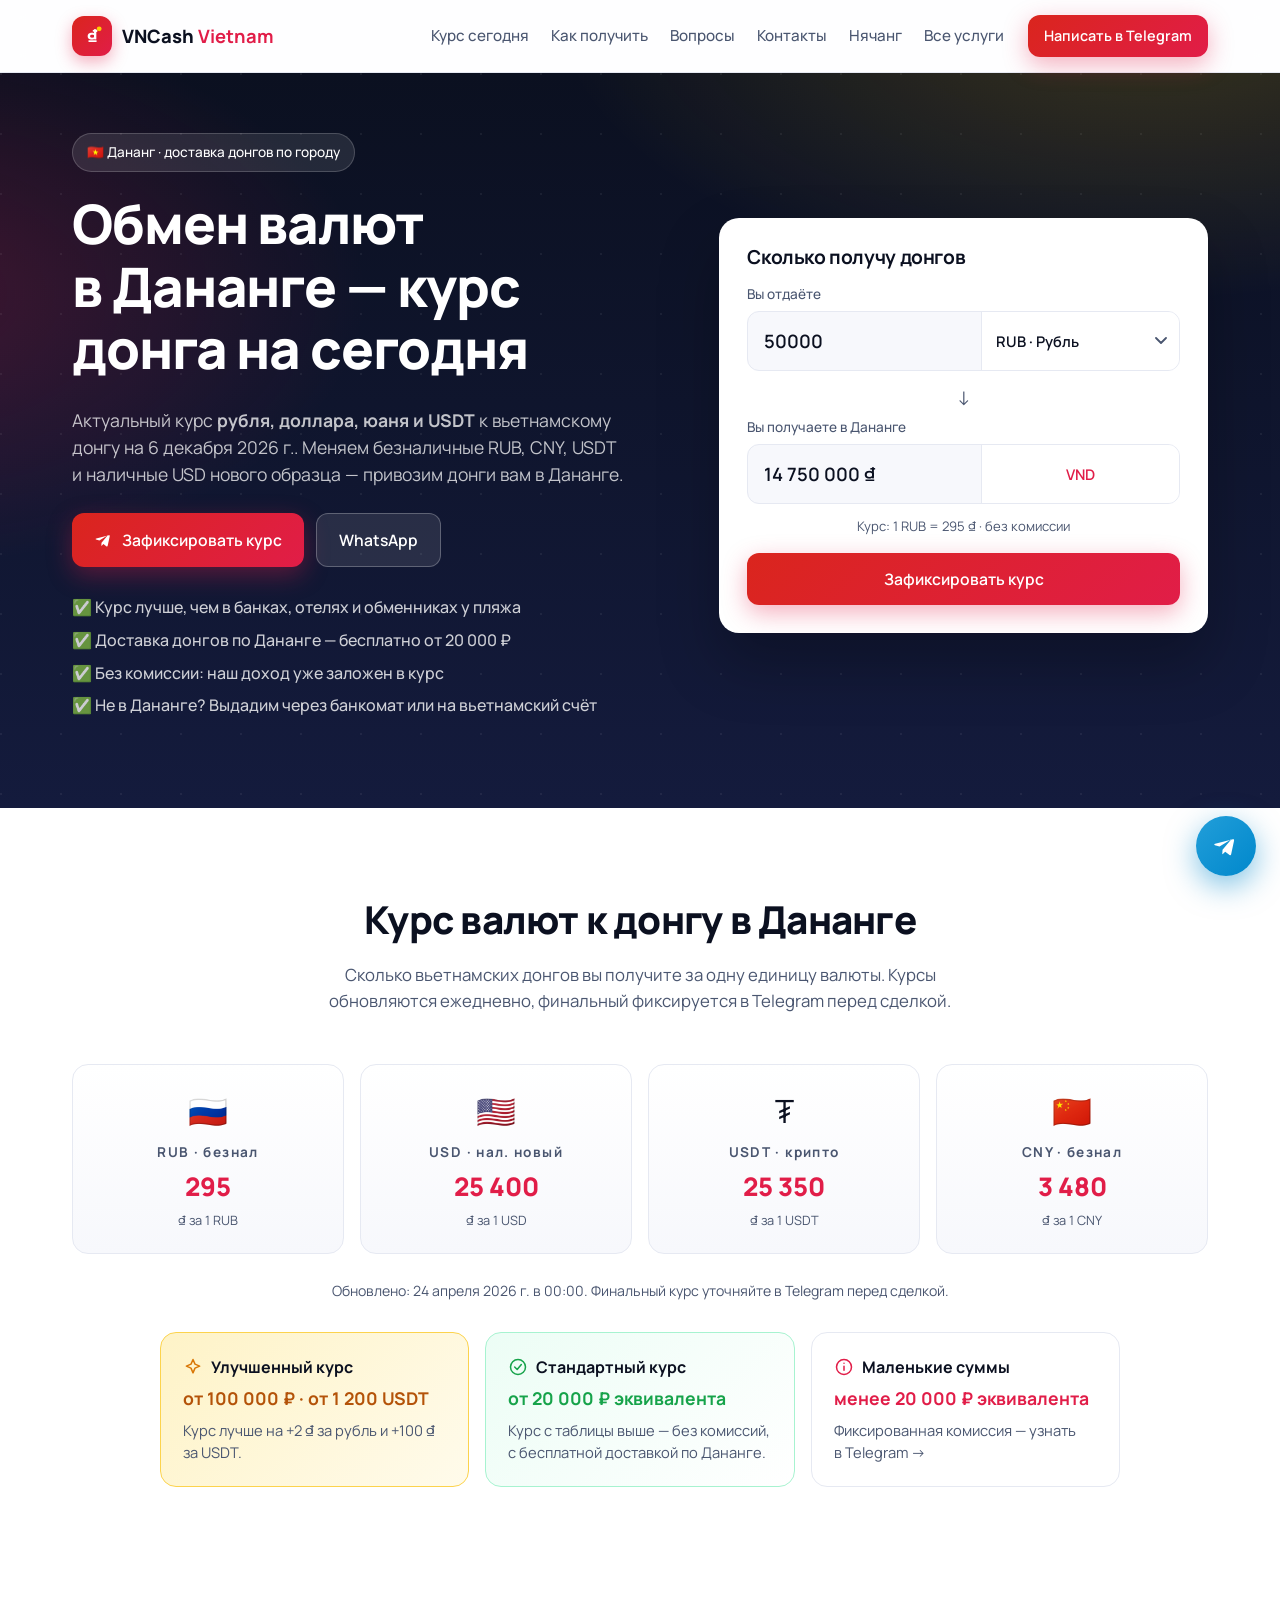
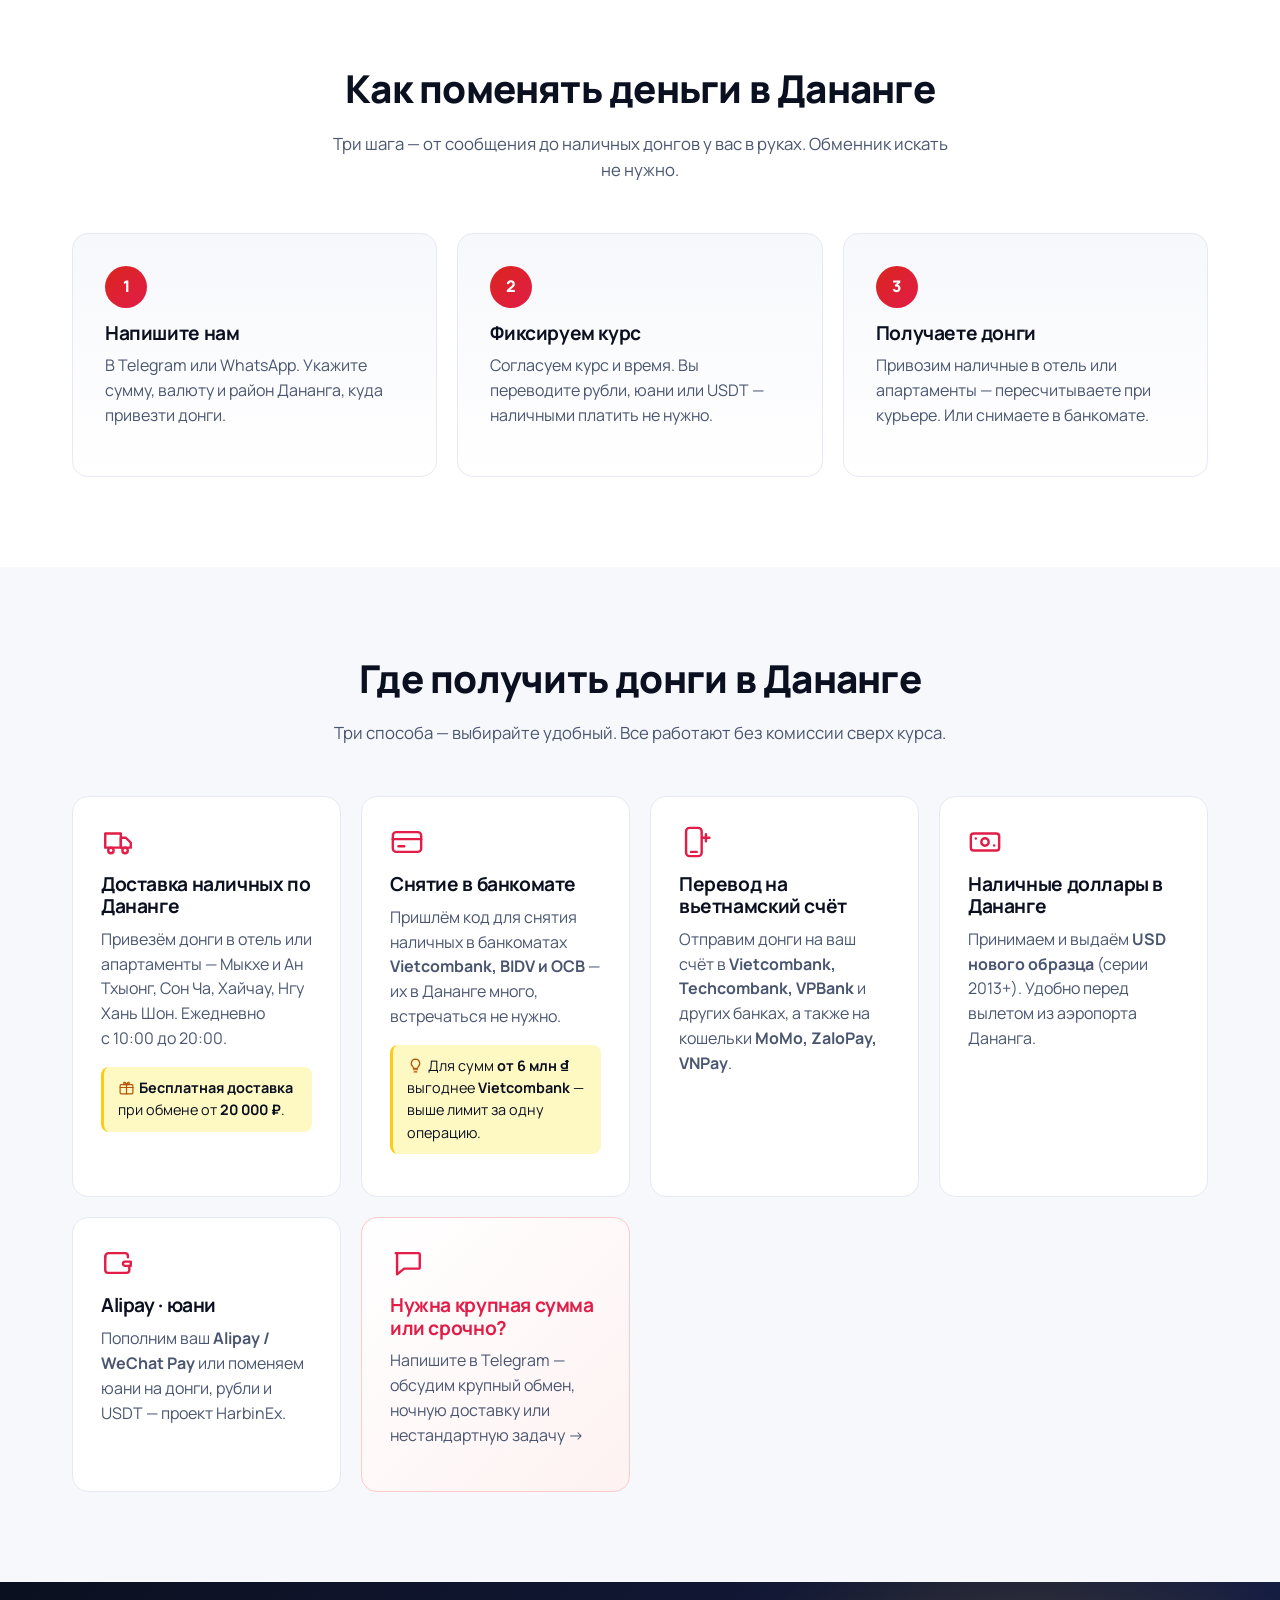
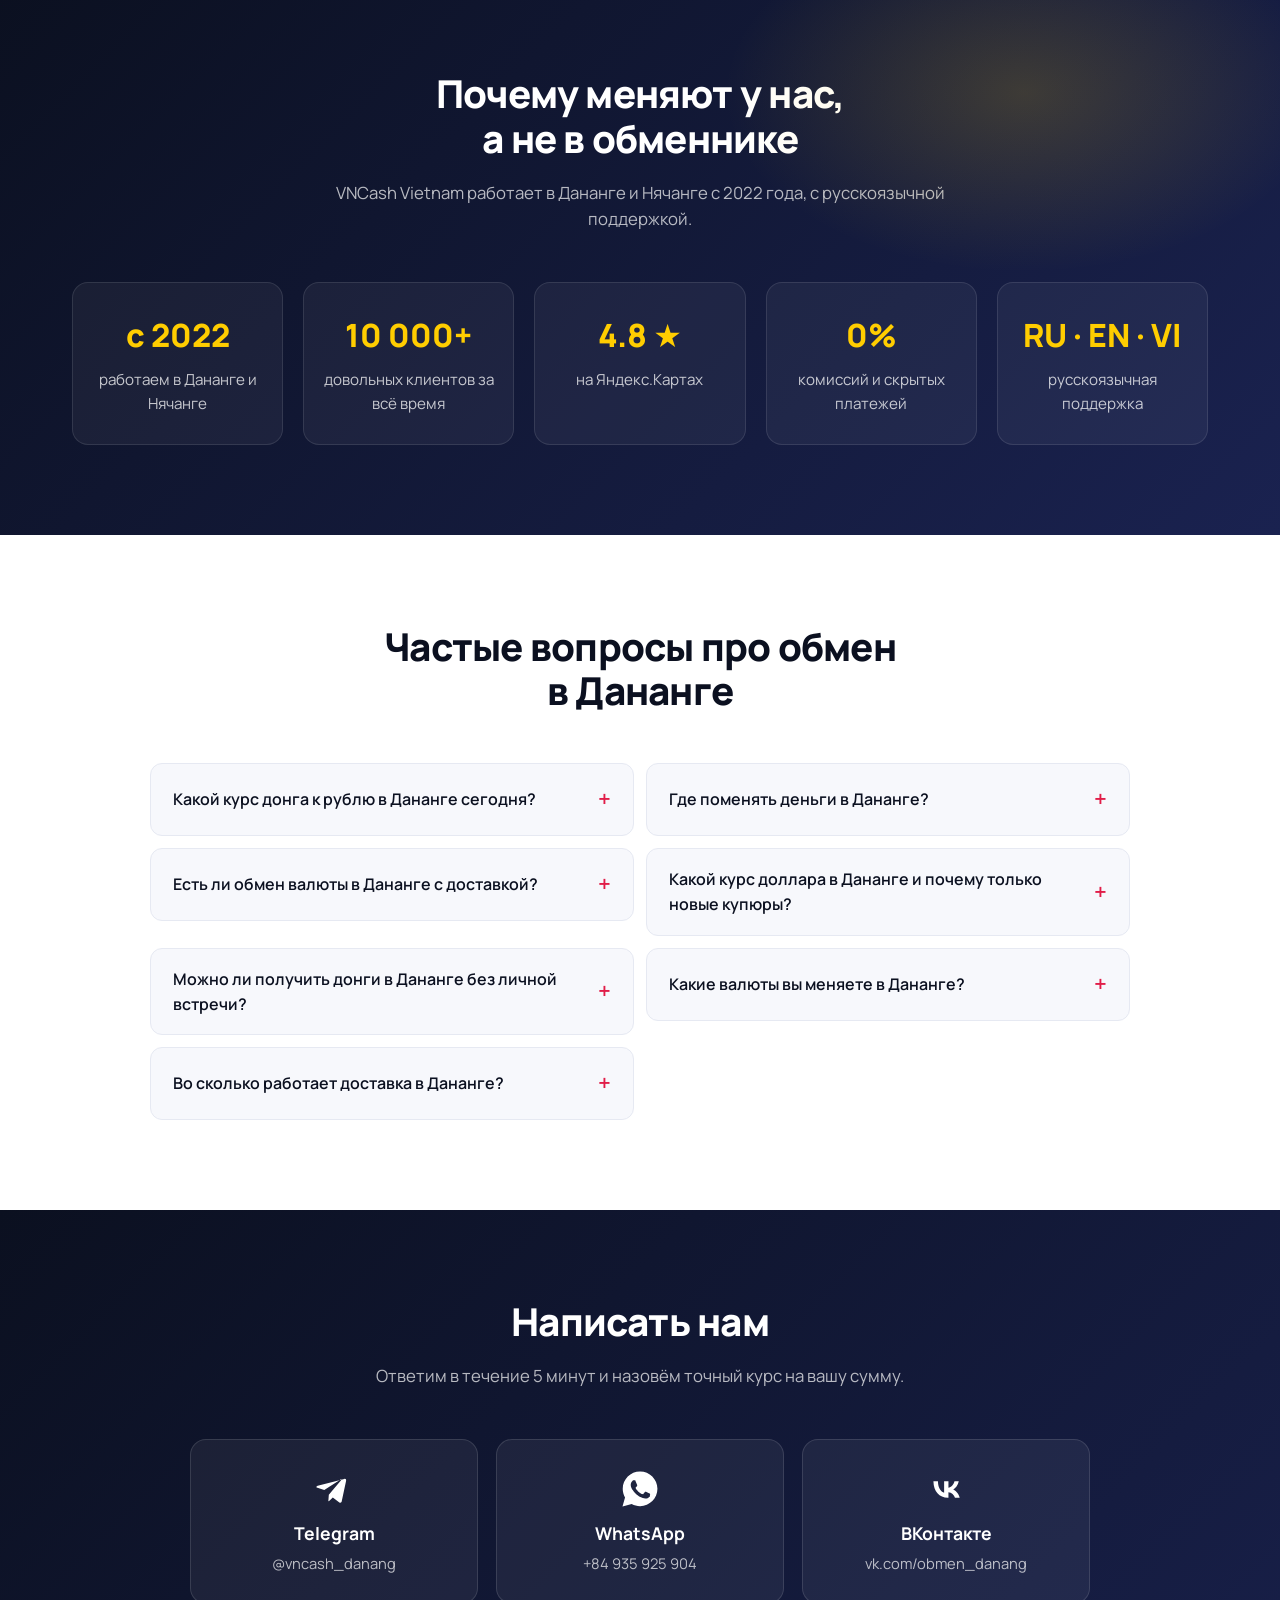
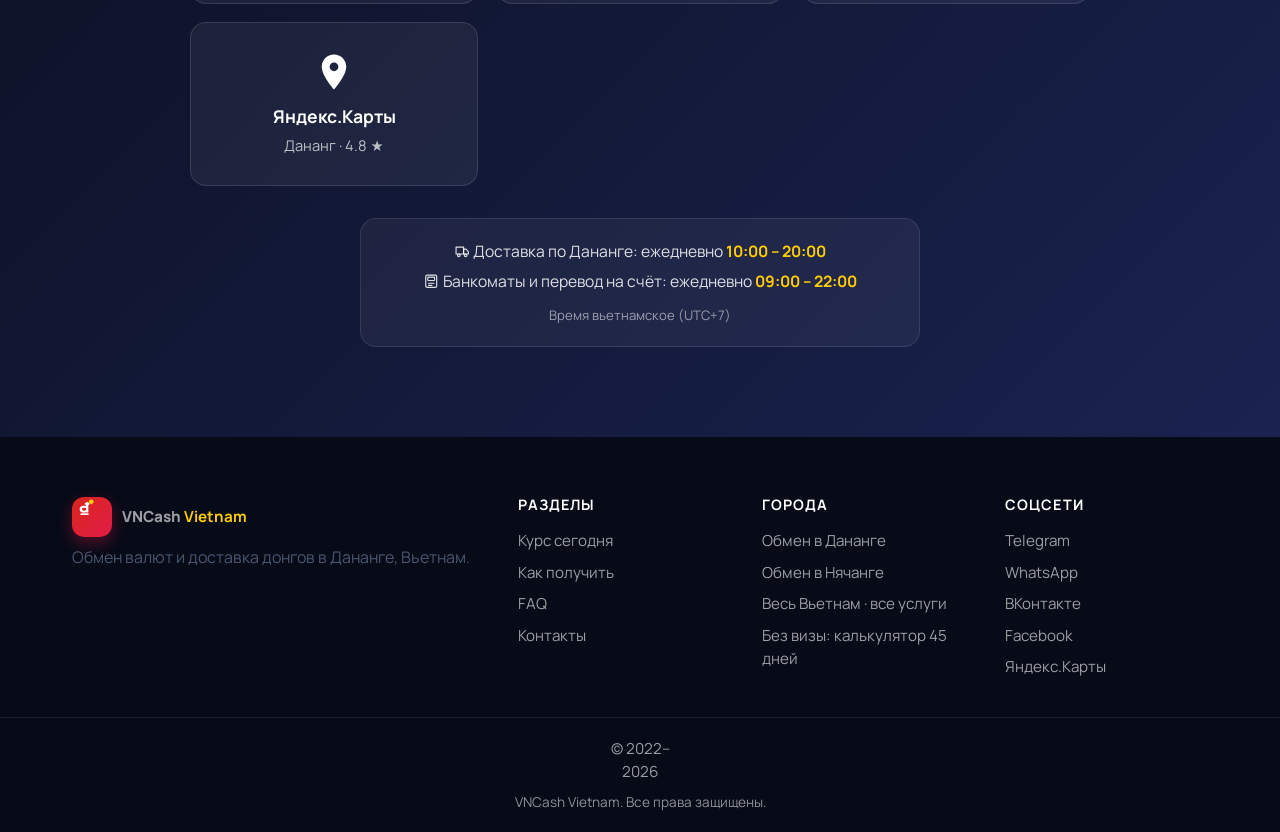
==== commit 729289d8: "Add visa-free 45-day calculator page for Vietnam New /vietnam-bez-vizy/ landing: 45-day visa-free ca" ====
--- a/danang/index.html
+++ b/danang/index.html
@@ -411,6 +411,7 @@
       <a href="/danang/">Обмен в Дананге</a>
       <a href="/nhatrang/">Обмен в Нячанге</a>
       <a href="/">Весь Вьетнам · все услуги</a>
+      <a href="/vietnam-bez-vizy/">Без визы: калькулятор 45 дней</a>
     </div>
     <div>
       <h4>Соцсети</h4>
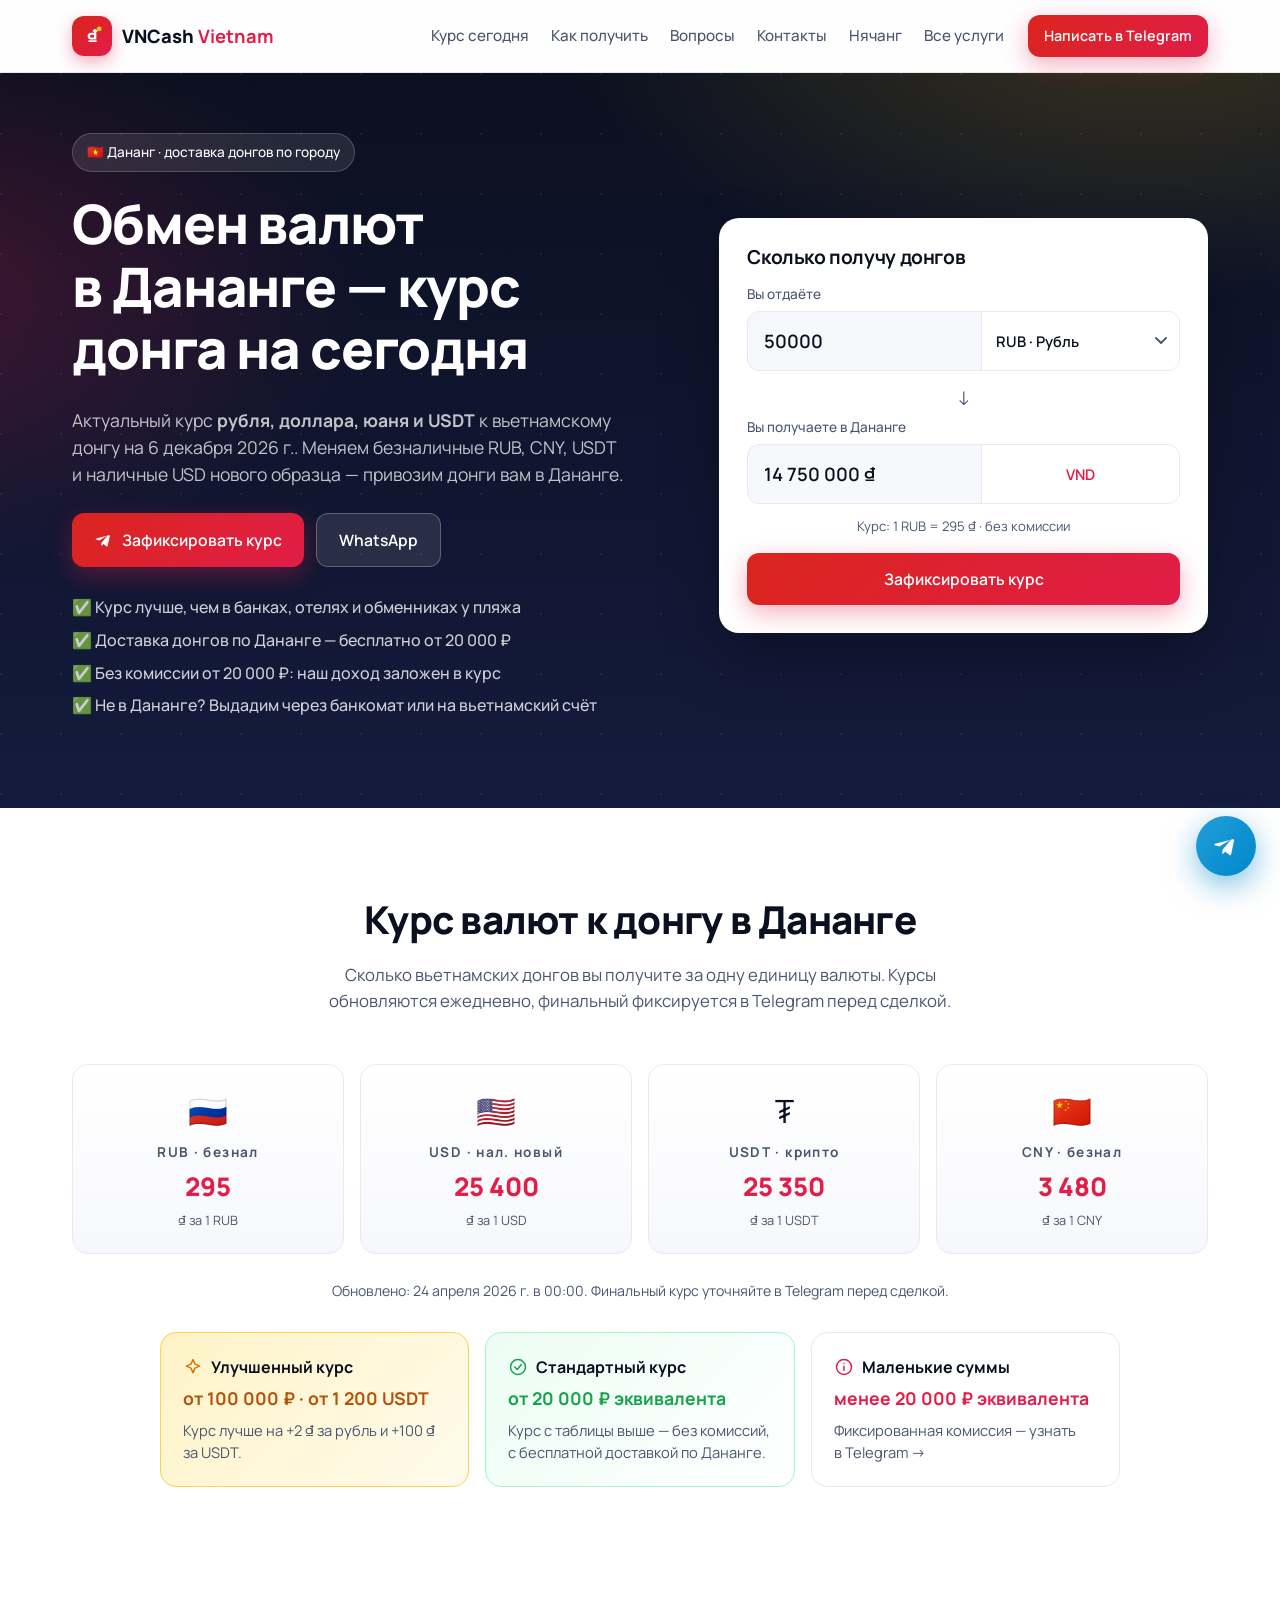
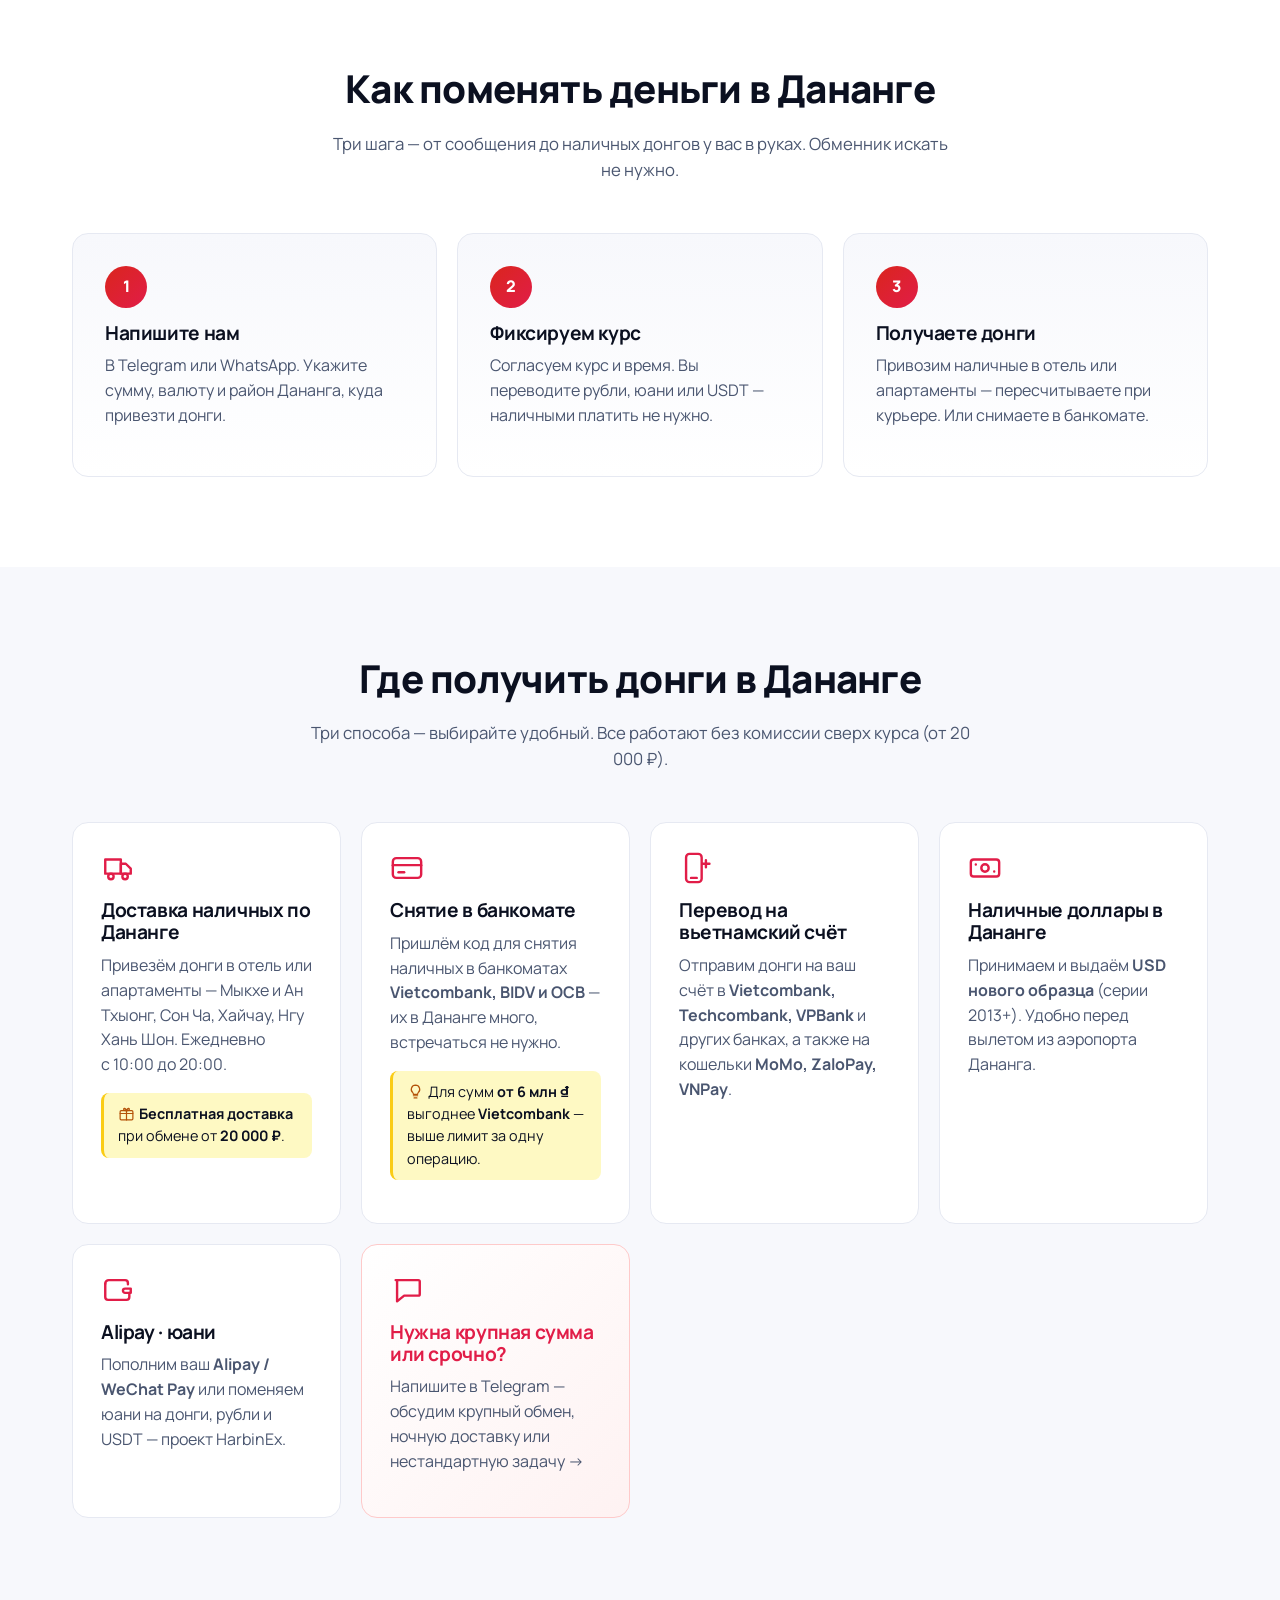
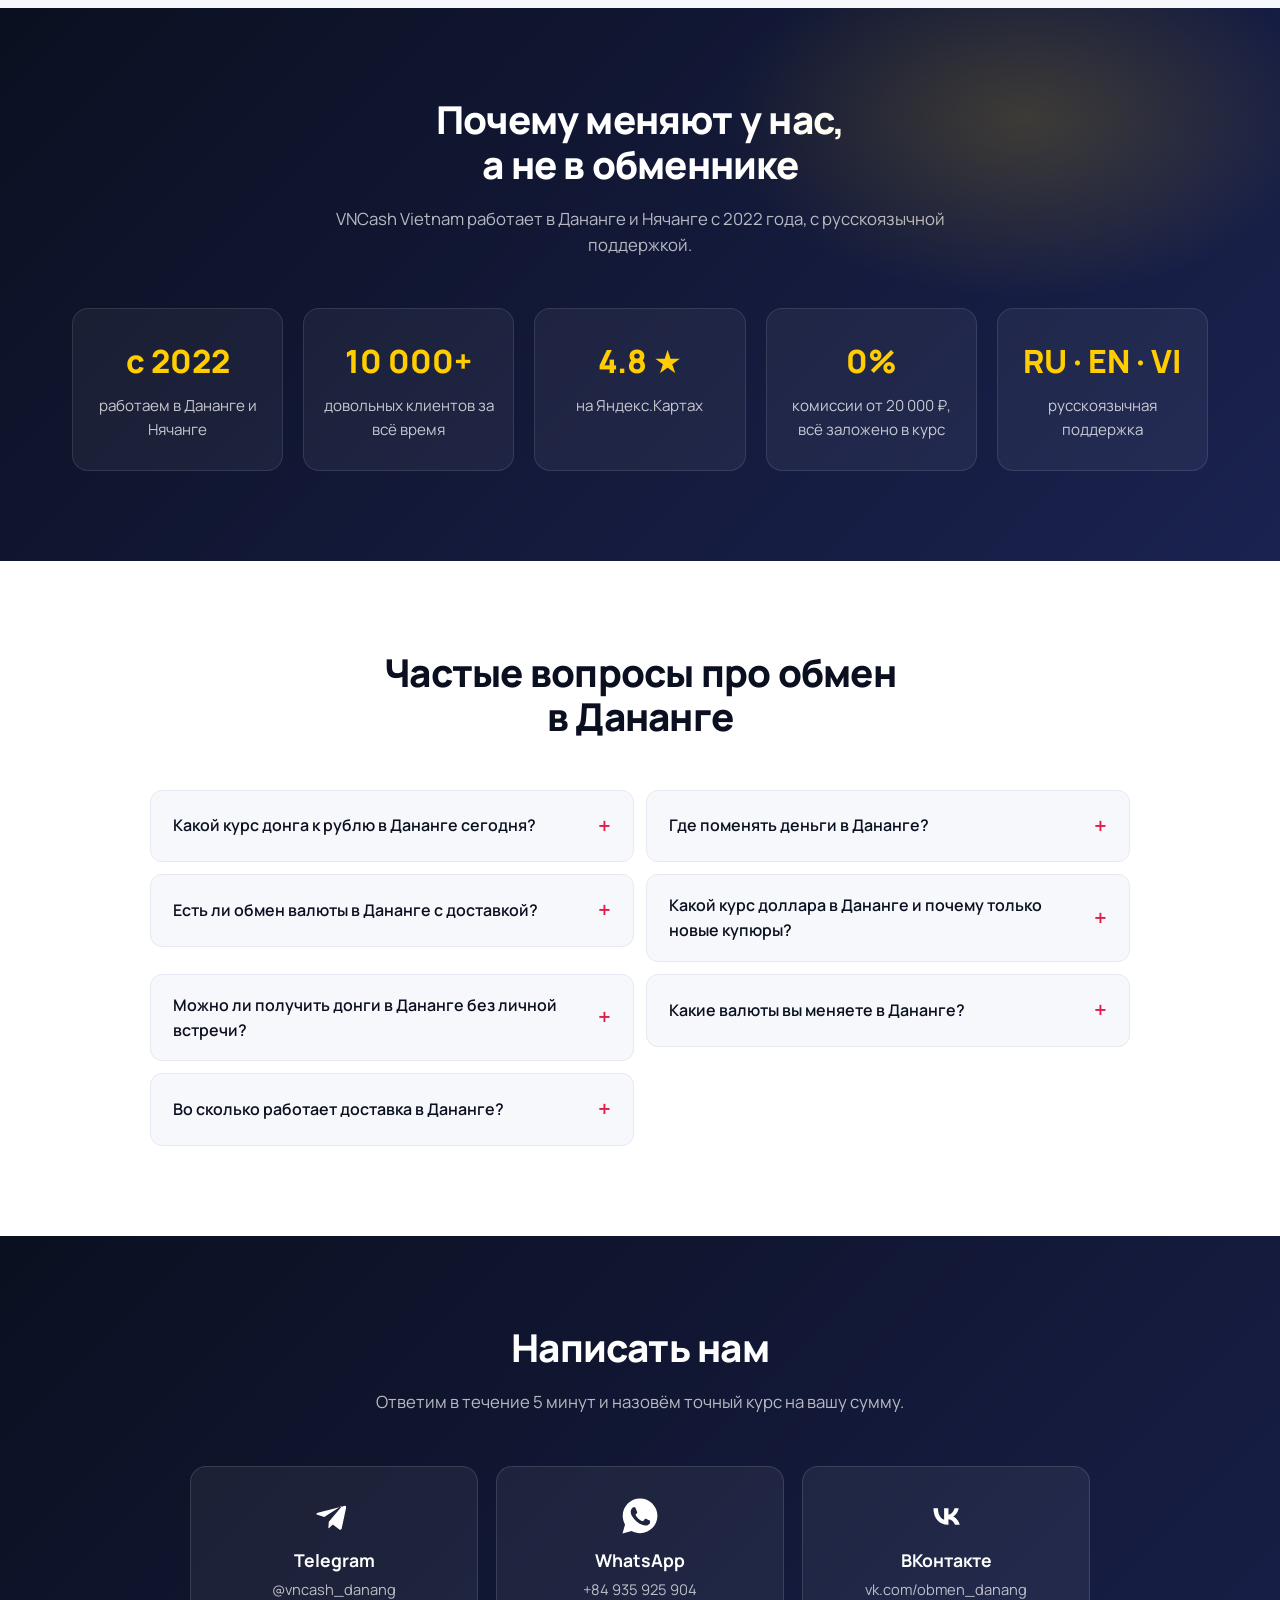
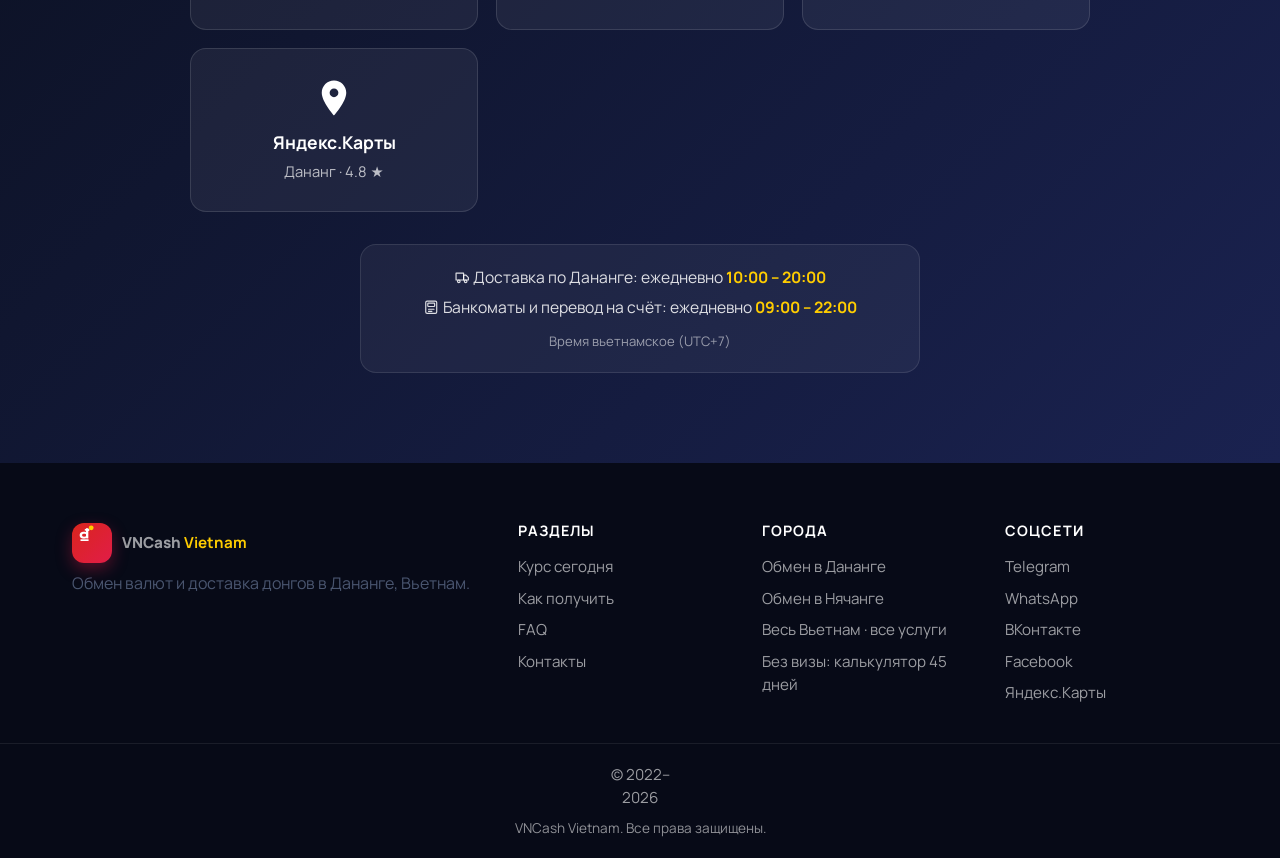
==== commit f2f9d26d: "Clarify commission: none from 20 000 RUB, fixed fee below Removes the contradiction between '0% comm" ====
--- a/danang/index.html
+++ b/danang/index.html
@@ -170,7 +170,7 @@
       <ul class="hero__points">
         <li>✅ Курс лучше, чем в банках, отелях и обменниках у пляжа</li>
         <li>✅ Доставка донгов по Дананге — бесплатно от 20 000 ₽</li>
-        <li>✅ Без комиссии: наш доход уже заложен в курс</li>
+        <li>✅ Без комиссии от 20 000 ₽: наш доход заложен в курс</li>
         <li>✅ Не в Дананге? Выдадим через банкомат или на вьетнамский счёт</li>
       </ul>
     </div>
@@ -269,7 +269,7 @@
   <div class="container">
     <div class="section__head">
       <h2>Где получить донги в&nbsp;Дананге</h2>
-      <p>Три способа — выбирайте удобный. Все работают без комиссии сверх курса.</p>
+      <p>Три способа — выбирайте удобный. Все работают без комиссии сверх курса (от 20 000 ₽).</p>
     </div>
     <div class="services__grid">
       <div class="service">
@@ -318,7 +318,7 @@
       <div class="why__item"><b>с 2022</b><span>работаем в Дананге и Нячанге</span></div>
       <div class="why__item"><b>10 000+</b><span>довольных клиентов за всё время</span></div>
       <div class="why__item"><b>4.8 ★</b><span>на Яндекс.Картах</span></div>
-      <div class="why__item"><b>0%</b><span>комиссий и скрытых платежей</span></div>
+      <div class="why__item"><b>0%</b><span>комиссии от 20 000 ₽, всё заложено в курс</span></div>
       <div class="why__item"><b>RU · EN · VI</b><span>русскоязычная поддержка</span></div>
     </div>
   </div>
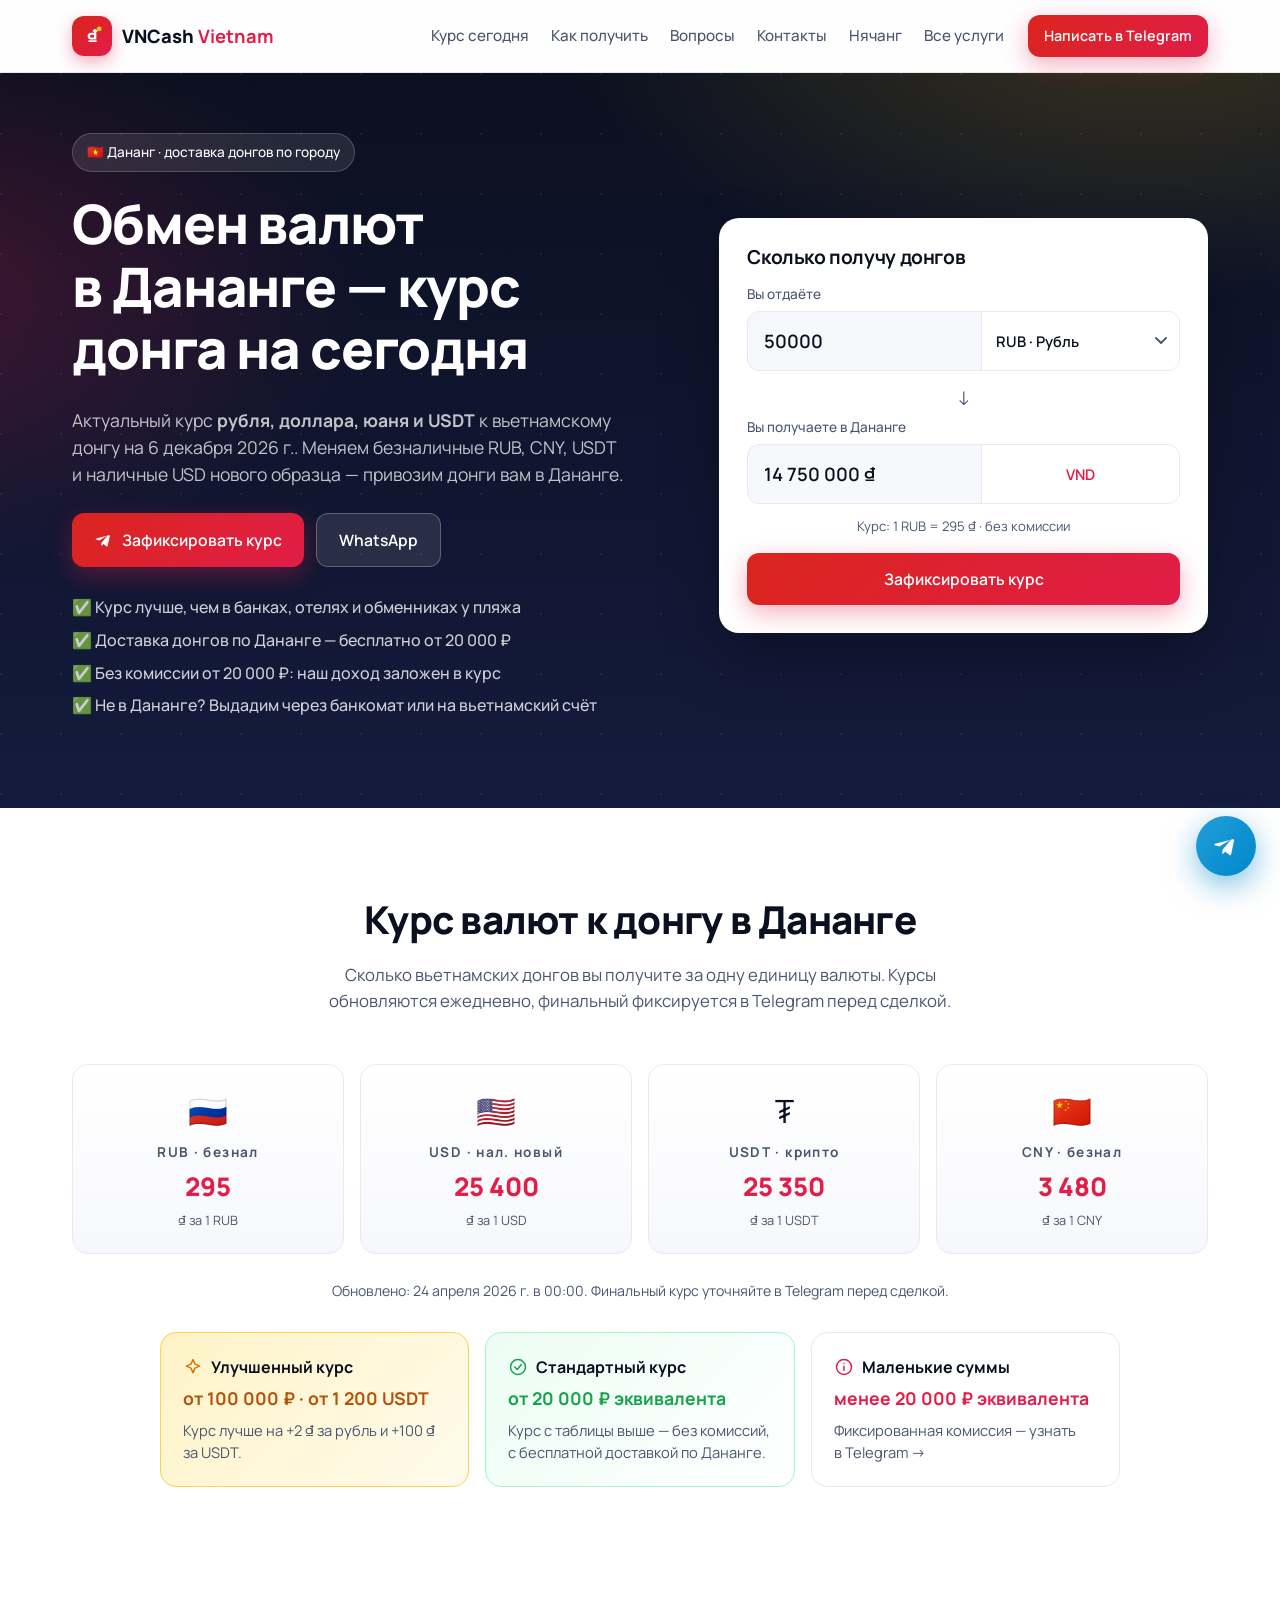
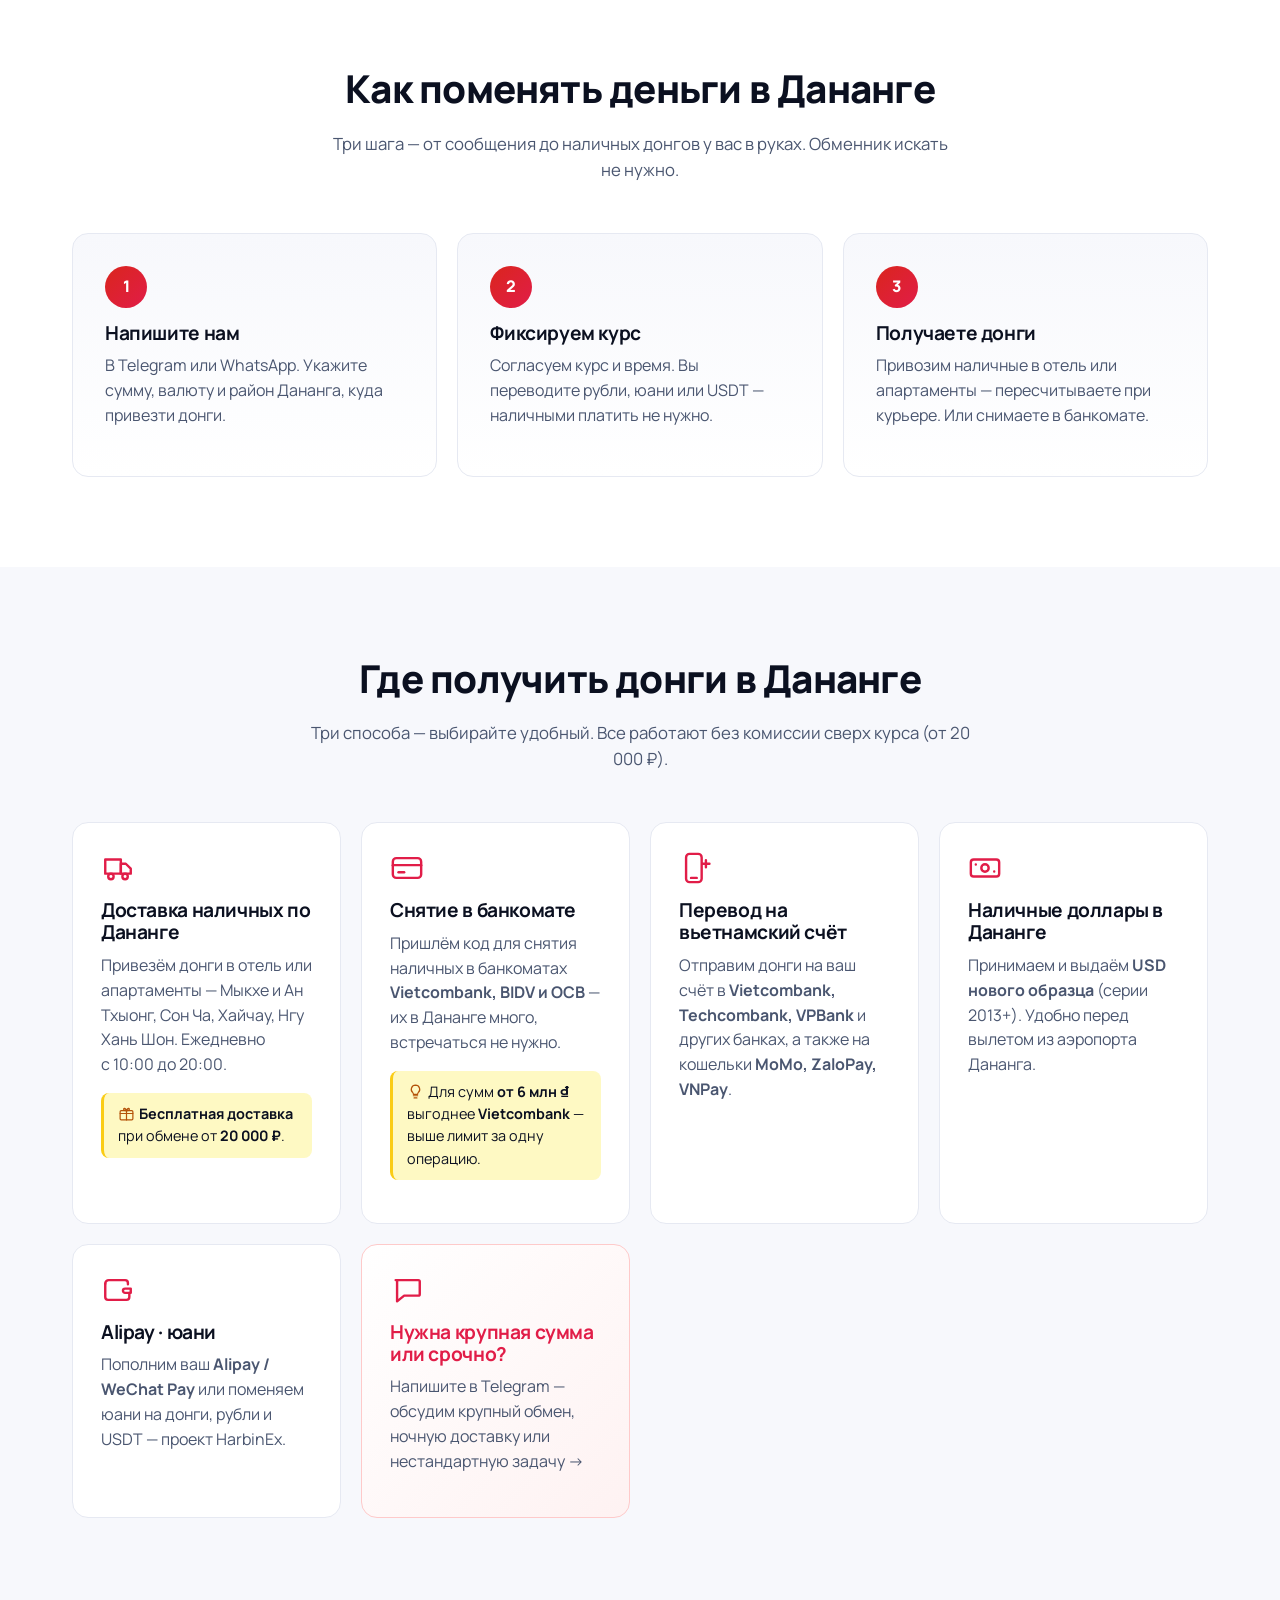
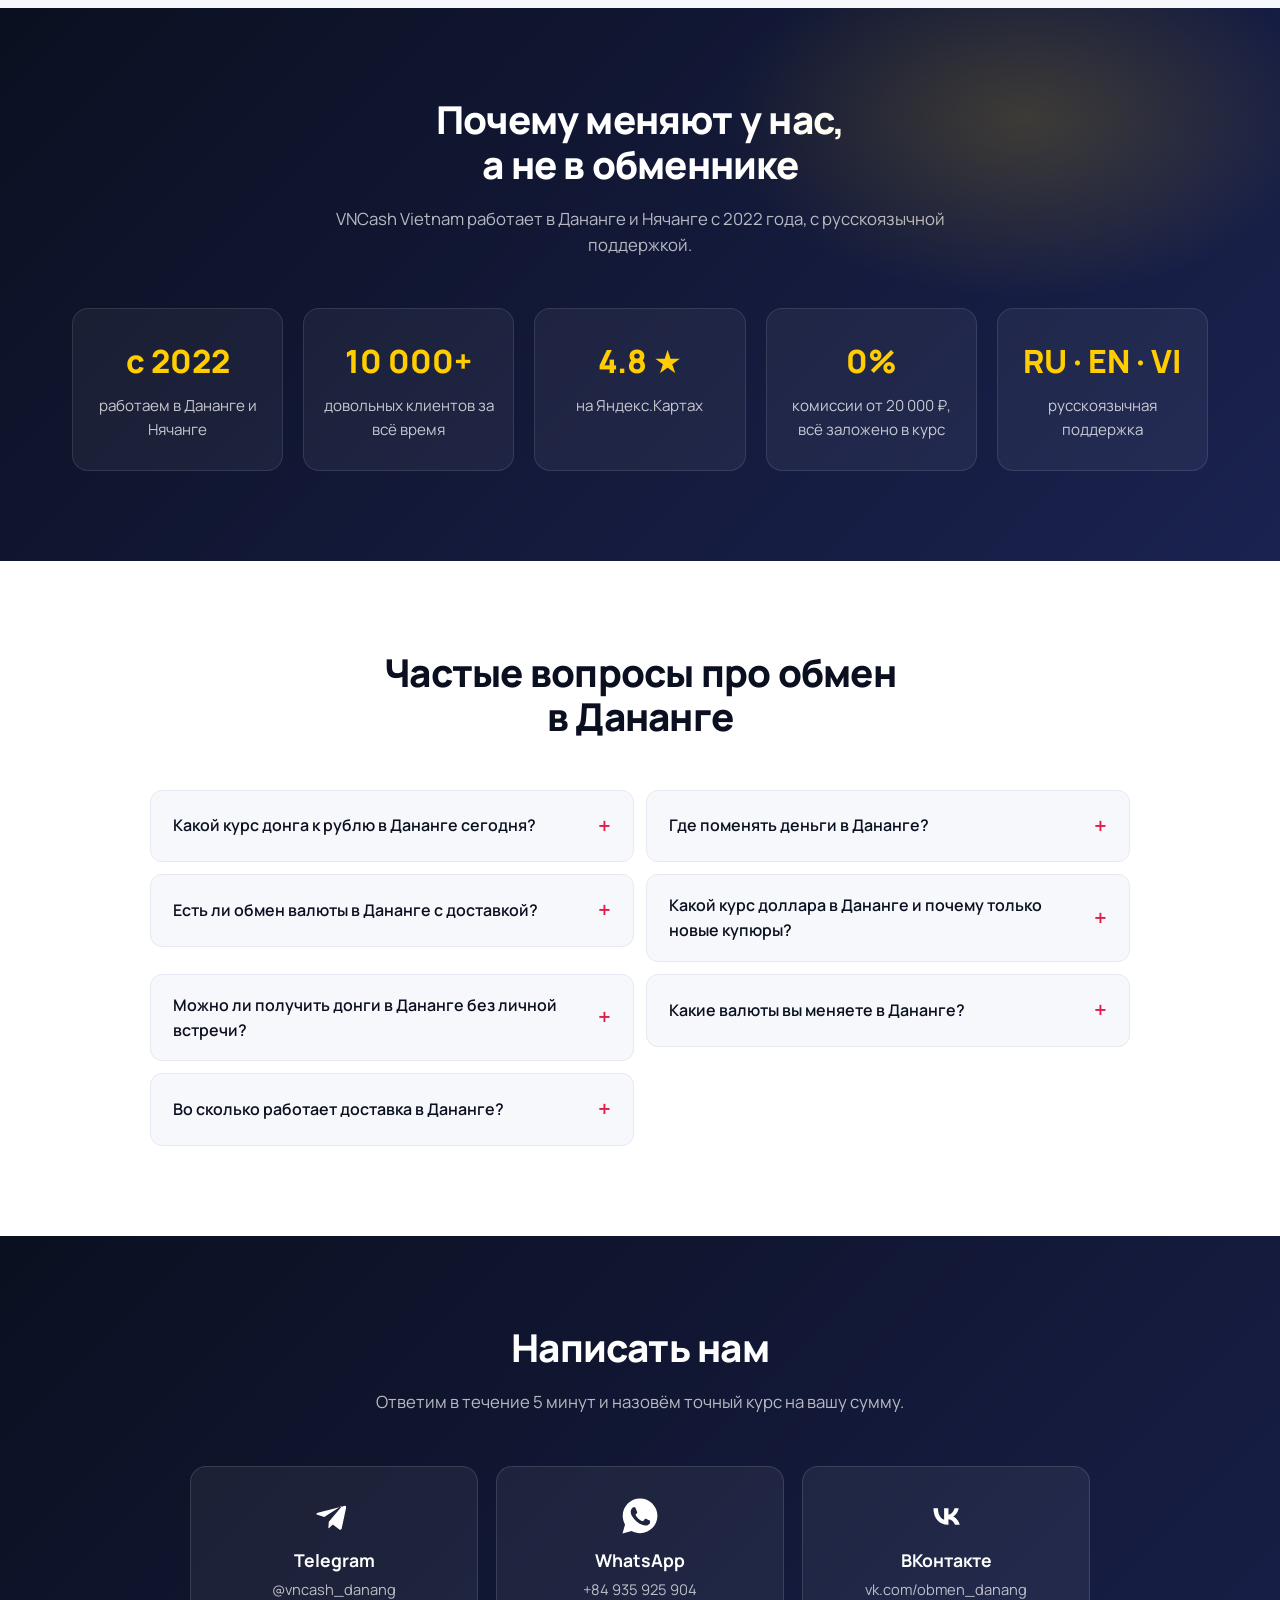
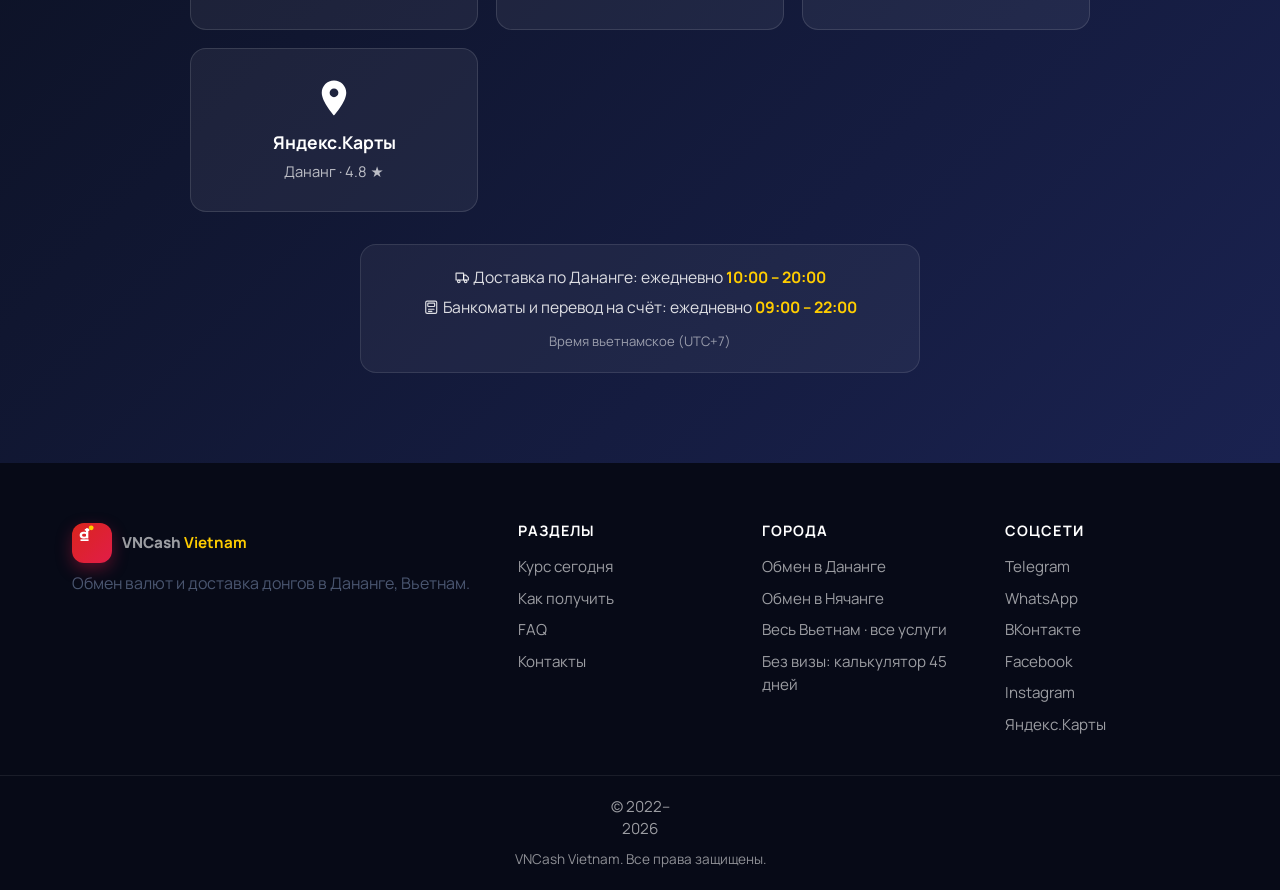
==== commit 4d996a95: "Add Instagram @vncash_vietnam links to all pages Co-Authored-By: Claude Opus 5.5 <noreply@anthropic." ====
--- a/danang/index.html
+++ b/danang/index.html
@@ -109,6 +109,7 @@
         "https://wa.me/84935925904",
         "https://vk.com/obmen_danang",
         "https://www.facebook.com/obmendanang",
+        "https://www.instagram.com/vncash_vietnam/",
         "https://yandex.com/maps/-/CTuGQIlv"
       ]
     }
@@ -419,6 +420,7 @@
       <a href="https://wa.me/84935925904" target="_blank" rel="noopener">WhatsApp</a>
       <a href="https://vk.com/obmen_danang" target="_blank" rel="noopener">ВКонтакте</a>
       <a href="https://www.facebook.com/obmendanang" target="_blank" rel="noopener">Facebook</a>
+      <a href="https://www.instagram.com/vncash_vietnam/" target="_blank" rel="noopener">Instagram</a>
       <a href="https://yandex.com/maps/-/CTuGQIlv" target="_blank" rel="noopener">Яндекс.Карты</a>
     </div>
   </div>
--- a/styles.css
+++ b/styles.css
@@ -218,6 +218,7 @@
 .contact--wa:hover{background:#25D366}
 .contact--vk:hover{background:#07F}
 .contact--fb:hover{background:#1877F2}
+.contact--ig:hover{background:linear-gradient(45deg,#F58529,#DD2A7B,#8134AF)}
 .contact--map:hover{background:#FC3F1D}
 .contacts__hours{text-align:center;margin-top:32px;color:rgba(255,255,255,.85);display:grid;gap:6px;max-width:560px;margin-left:auto;margin-right:auto;background:rgba(255,255,255,.05);border:1px solid rgba(255,255,255,.1);padding:20px 24px;border-radius:var(--radius)}
 .hours__row{font-size:.98rem}
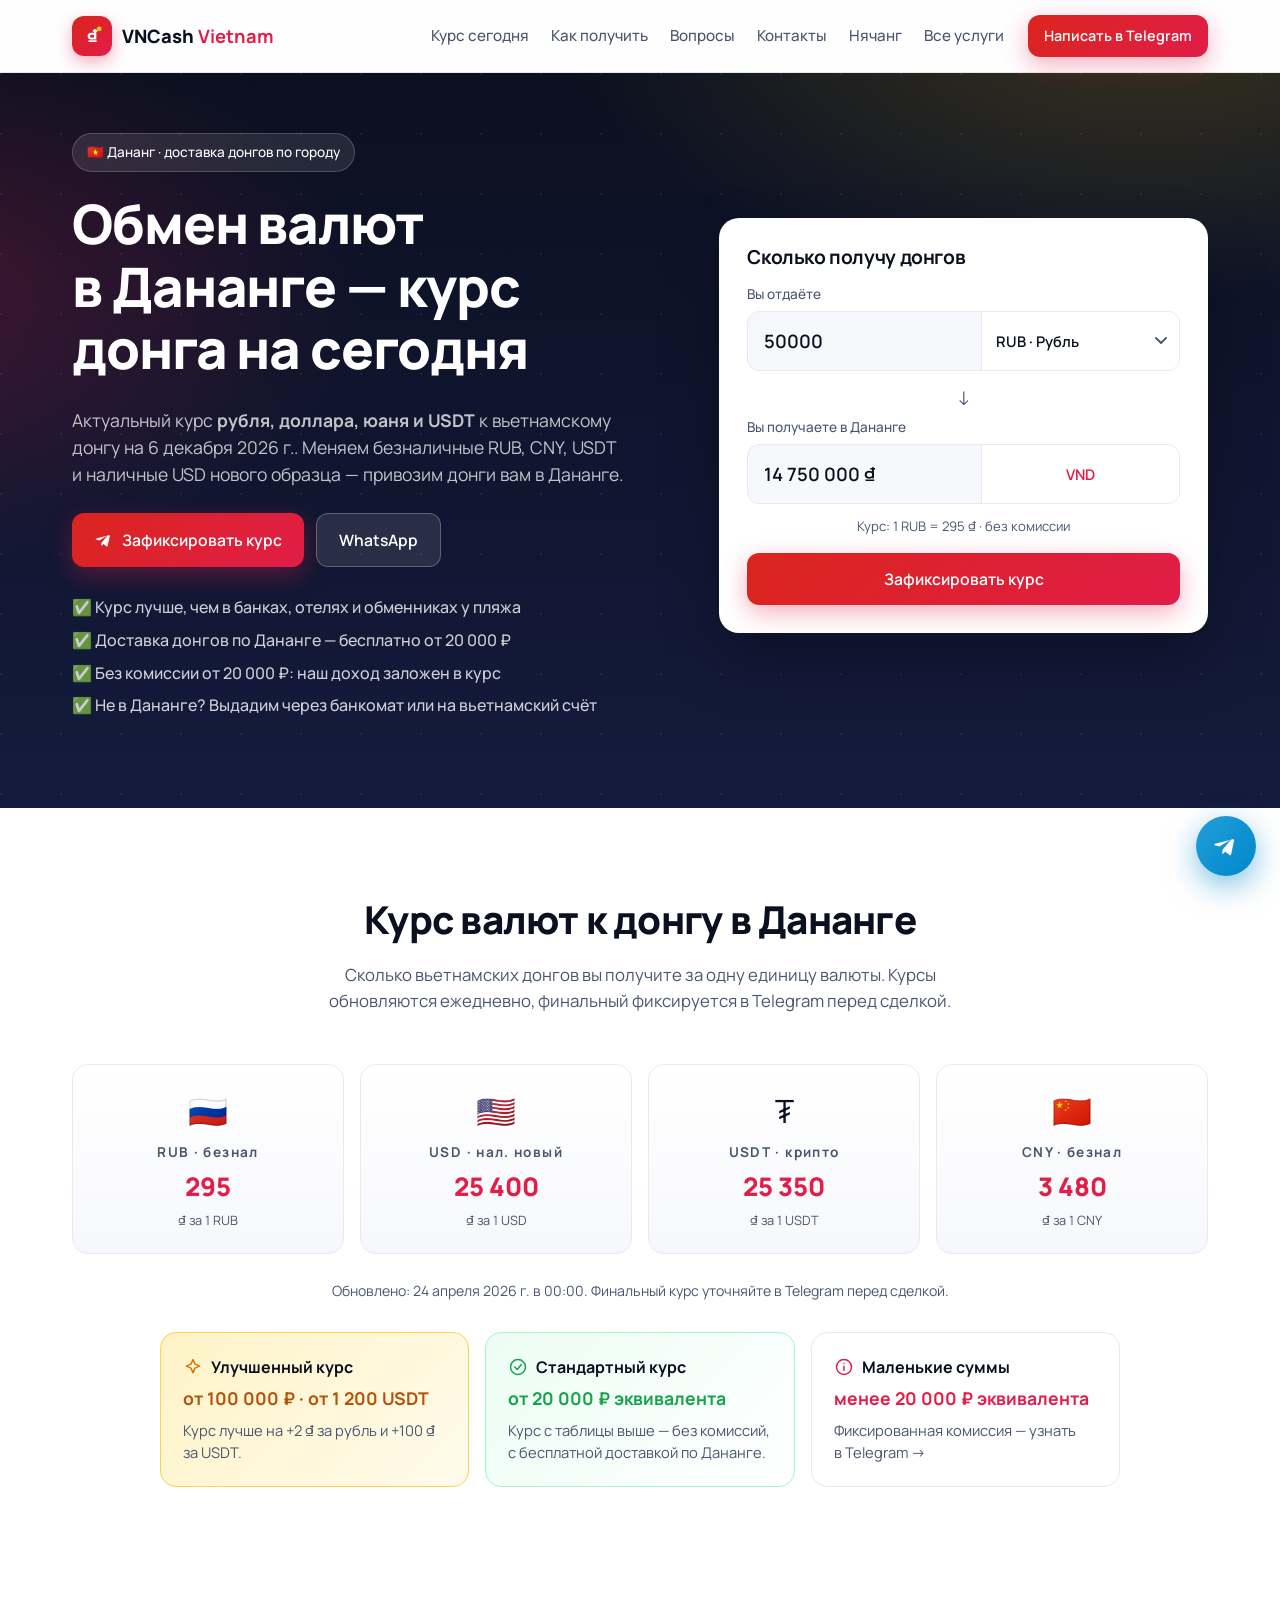
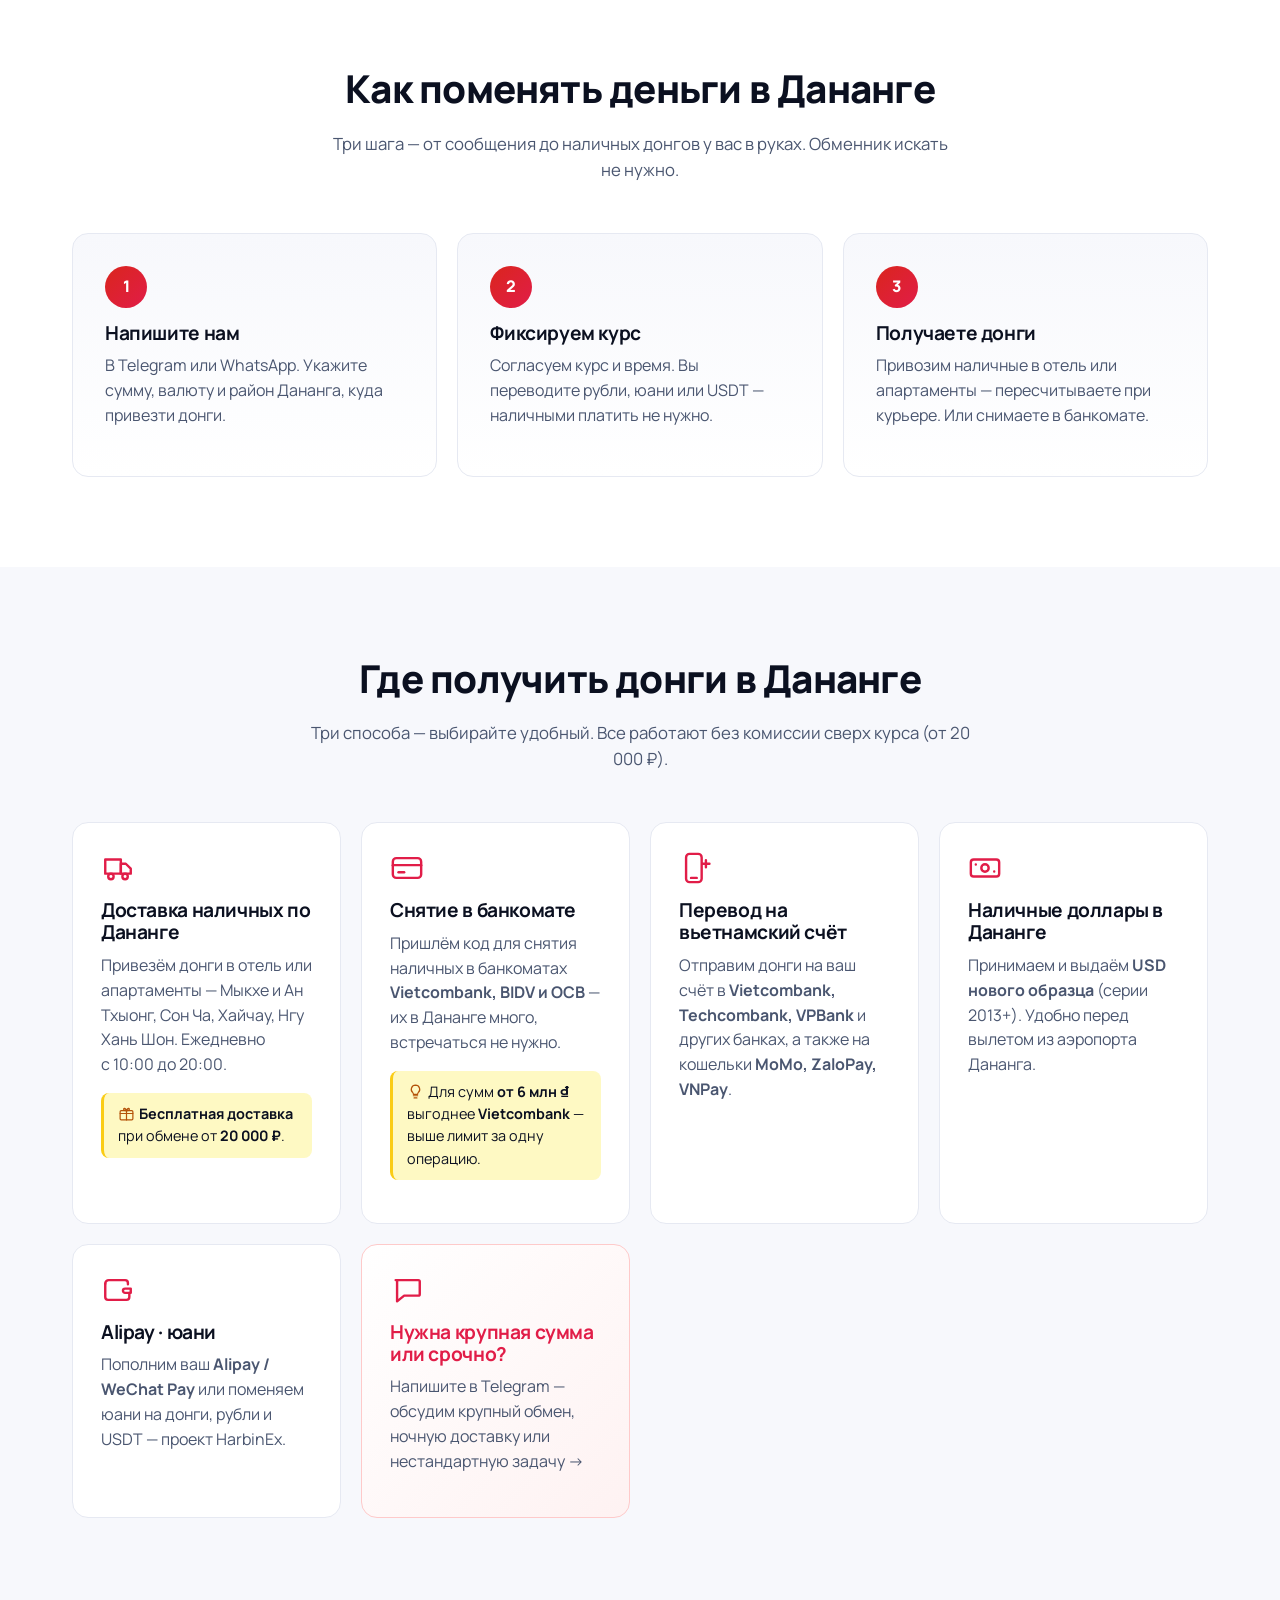
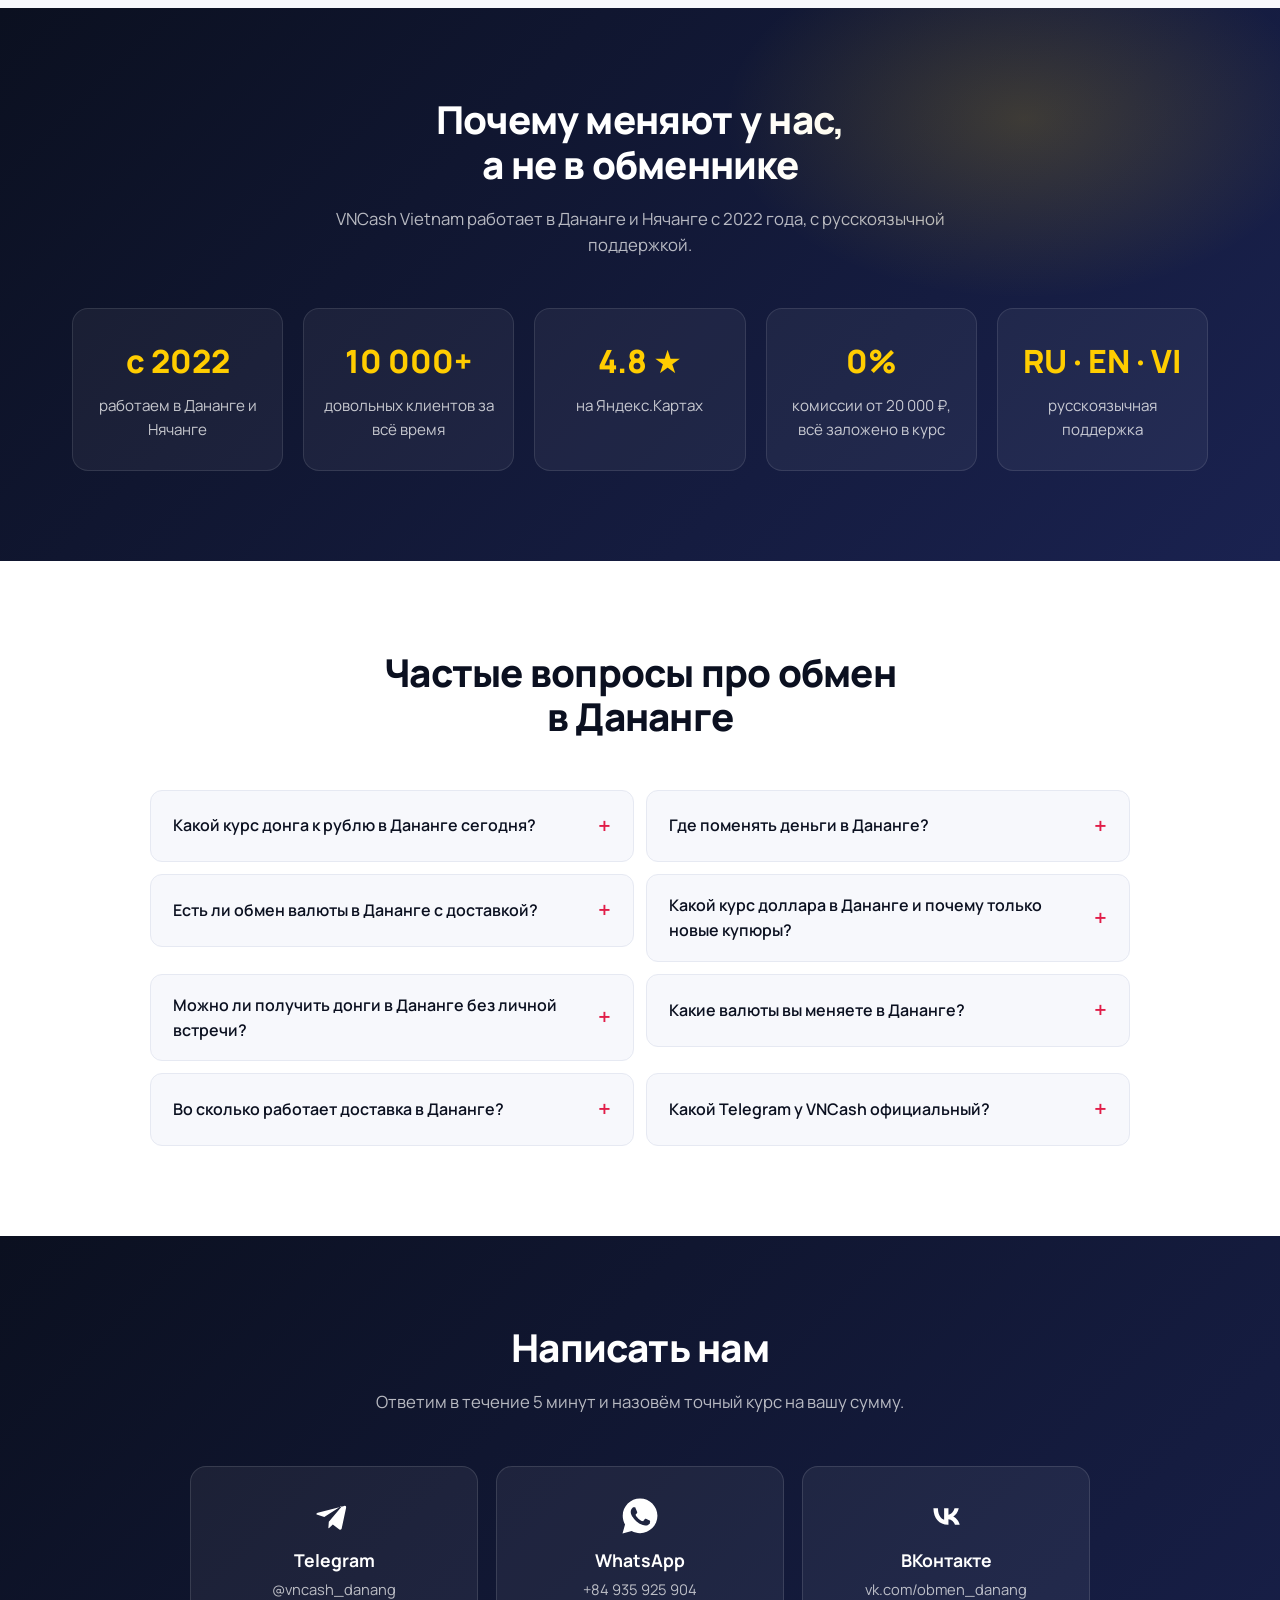
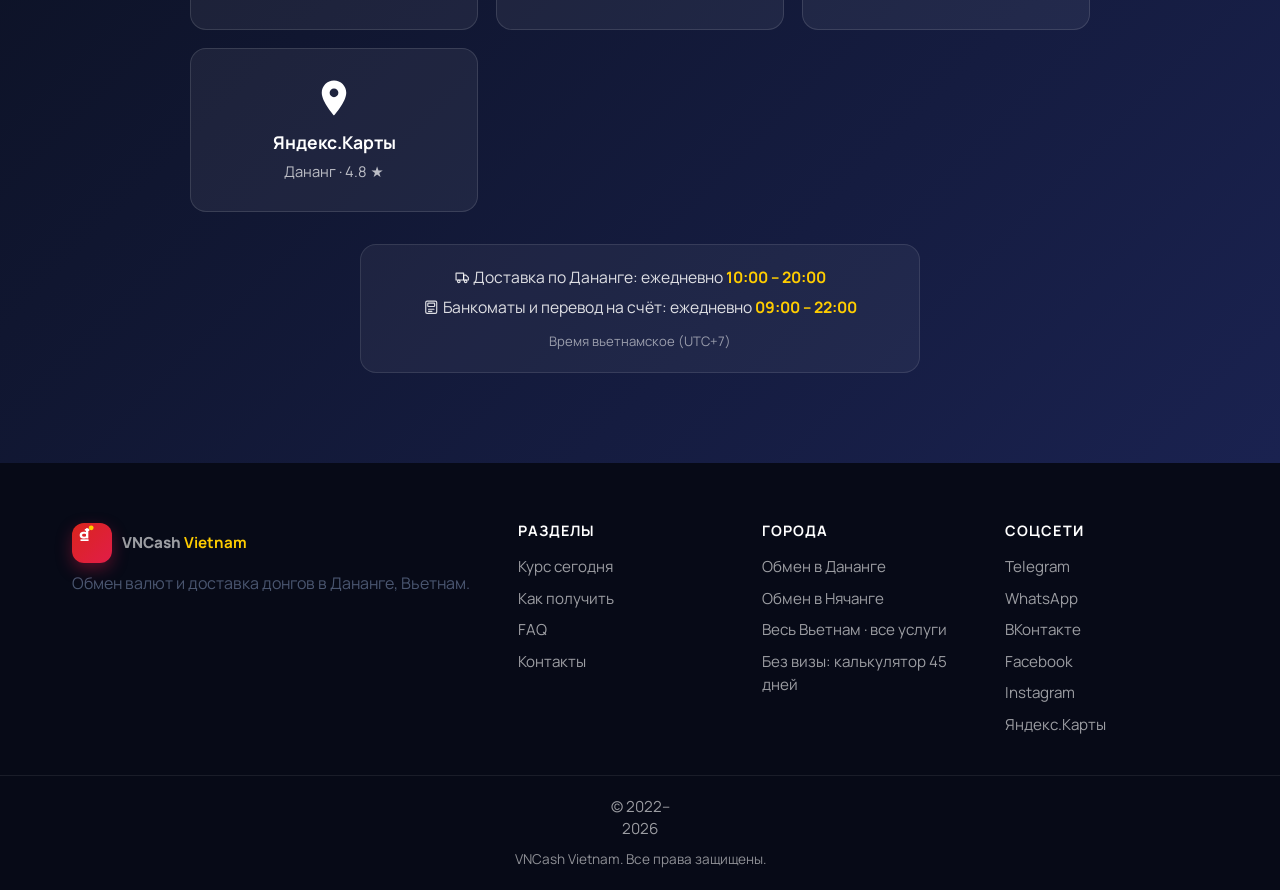
==== commit 8963842a: "FAQ: единственный официальный Telegram — @vncash_danang, чужие чаты @vncash* не наши Co-Authored-By:" ====
--- a/danang/index.html
+++ b/danang/index.html
@@ -78,7 +78,8 @@
         {"@type":"Question","name":"Какой курс доллара в Дананге и почему только новые купюры?","acceptedAnswer":{"@type":"Answer","text":"Курс доллара к донгу указан в таблице на этой странице. Наличные доллары принимаем только нового образца — серии 2013 и новее, без надрывов, пятен и надписей: вьетнамские банки старые купюры не принимают либо режут курс."}},
         {"@type":"Question","name":"Можно ли получить донги в Дананге без личной встречи?","acceptedAnswer":{"@type":"Answer","text":"Да. Мы переведём донги на ваш счёт во вьетнамском банке (Vietcombank, Techcombank, VPBank и другие) или пришлём код для снятия наличных в банкомате Vietcombank, BIDV либо OCB — их в Дананге много."}},
         {"@type":"Question","name":"Какие валюты вы меняете в Дананге?","acceptedAnswer":{"@type":"Answer","text":"Безналично принимаем рубли, юани и USDT (TRC20, ERC20, BEP20). Наличными — только доллары США нового образца. Выдаём донги наличными с доставкой, переводом на счёт или через банкомат."}},
-        {"@type":"Question","name":"Во сколько работает доставка в Дананге?","acceptedAnswer":{"@type":"Answer","text":"Доставка по Дананге — ежедневно с 10:00 до 20:00. Выдача через банкоматы и переводы на вьетнамский счёт — с 09:00 до 22:00. Время вьетнамское, UTC+7. Работаем без выходных."}}
+        {"@type":"Question","name":"Во сколько работает доставка в Дананге?","acceptedAnswer":{"@type":"Answer","text":"Доставка по Дананге — ежедневно с 10:00 до 20:00. Выдача через банкоматы и переводы на вьетнамский счёт — с 09:00 до 22:00. Время вьетнамское, UTC+7. Работаем без выходных."}},
+        {"@type":"Question","name":"Какой Telegram у VNCash официальный?","acceptedAnswer":{"@type":"Answer","text":"Официальный Telegram-канал VNCash Vietnam один — @vncash_danang (t.me/vncash_danang): там ежедневный курс, отзывы и заявки. Менеджер для сделок — @krisanqi. Чаты объявлений @vncash, @vncash_hc, @vncash_hn и @vncash_pq принадлежат другим людям и к сервису VNCash Vietnam (vncash.ru) отношения не имеют."}}
       ]
     },
     {
@@ -338,6 +339,7 @@
       <details><summary>Можно ли получить донги в Дананге без личной встречи?</summary><p>Да. Мы переведём донги на ваш счёт во вьетнамском банке (Vietcombank, Techcombank, VPBank и другие) или пришлём код для снятия наличных в банкомате <b>Vietcombank, BIDV</b> либо <b>OCB</b> — их в Дананге много.</p></details>
       <details><summary>Какие валюты вы меняете в Дананге?</summary><p>Безналично принимаем <b>рубли, юани и USDT</b> (TRC20, ERC20, BEP20). Наличными — только <b>доллары США нового образца</b>. Выдаём донги наличными с доставкой, переводом на счёт или через банкомат.</p></details>
       <details><summary>Во сколько работает доставка в Дананге?</summary><p>Доставка по Дананге — ежедневно с <b>10:00 до 20:00</b>. Выдача через банкоматы и переводы на вьетнамский счёт — с <b>09:00 до 22:00</b>. Время вьетнамское, UTC+7. Работаем без выходных.</p></details>
+      <details><summary>Какой Telegram у VNCash официальный?</summary><p>Наш официальный Telegram-канал один — <a href="https://t.me/vncash_danang" target="_blank" rel="noopener"><b>@vncash_danang</b></a>: там ежедневный курс, отзывы и заявки. Менеджер для сделок — <a href="https://t.me/krisanqi" target="_blank" rel="noopener"><b>@krisanqi</b></a>. Чаты объявлений <b>@vncash</b>, <b>@vncash_hc</b>, <b>@vncash_hn</b> и <b>@vncash_pq</b> принадлежат другим людям и к VNCash Vietnam отношения не имеют — перед переводом сверяйте адрес.</p></details>
     </div>
   </div>
 </section>
